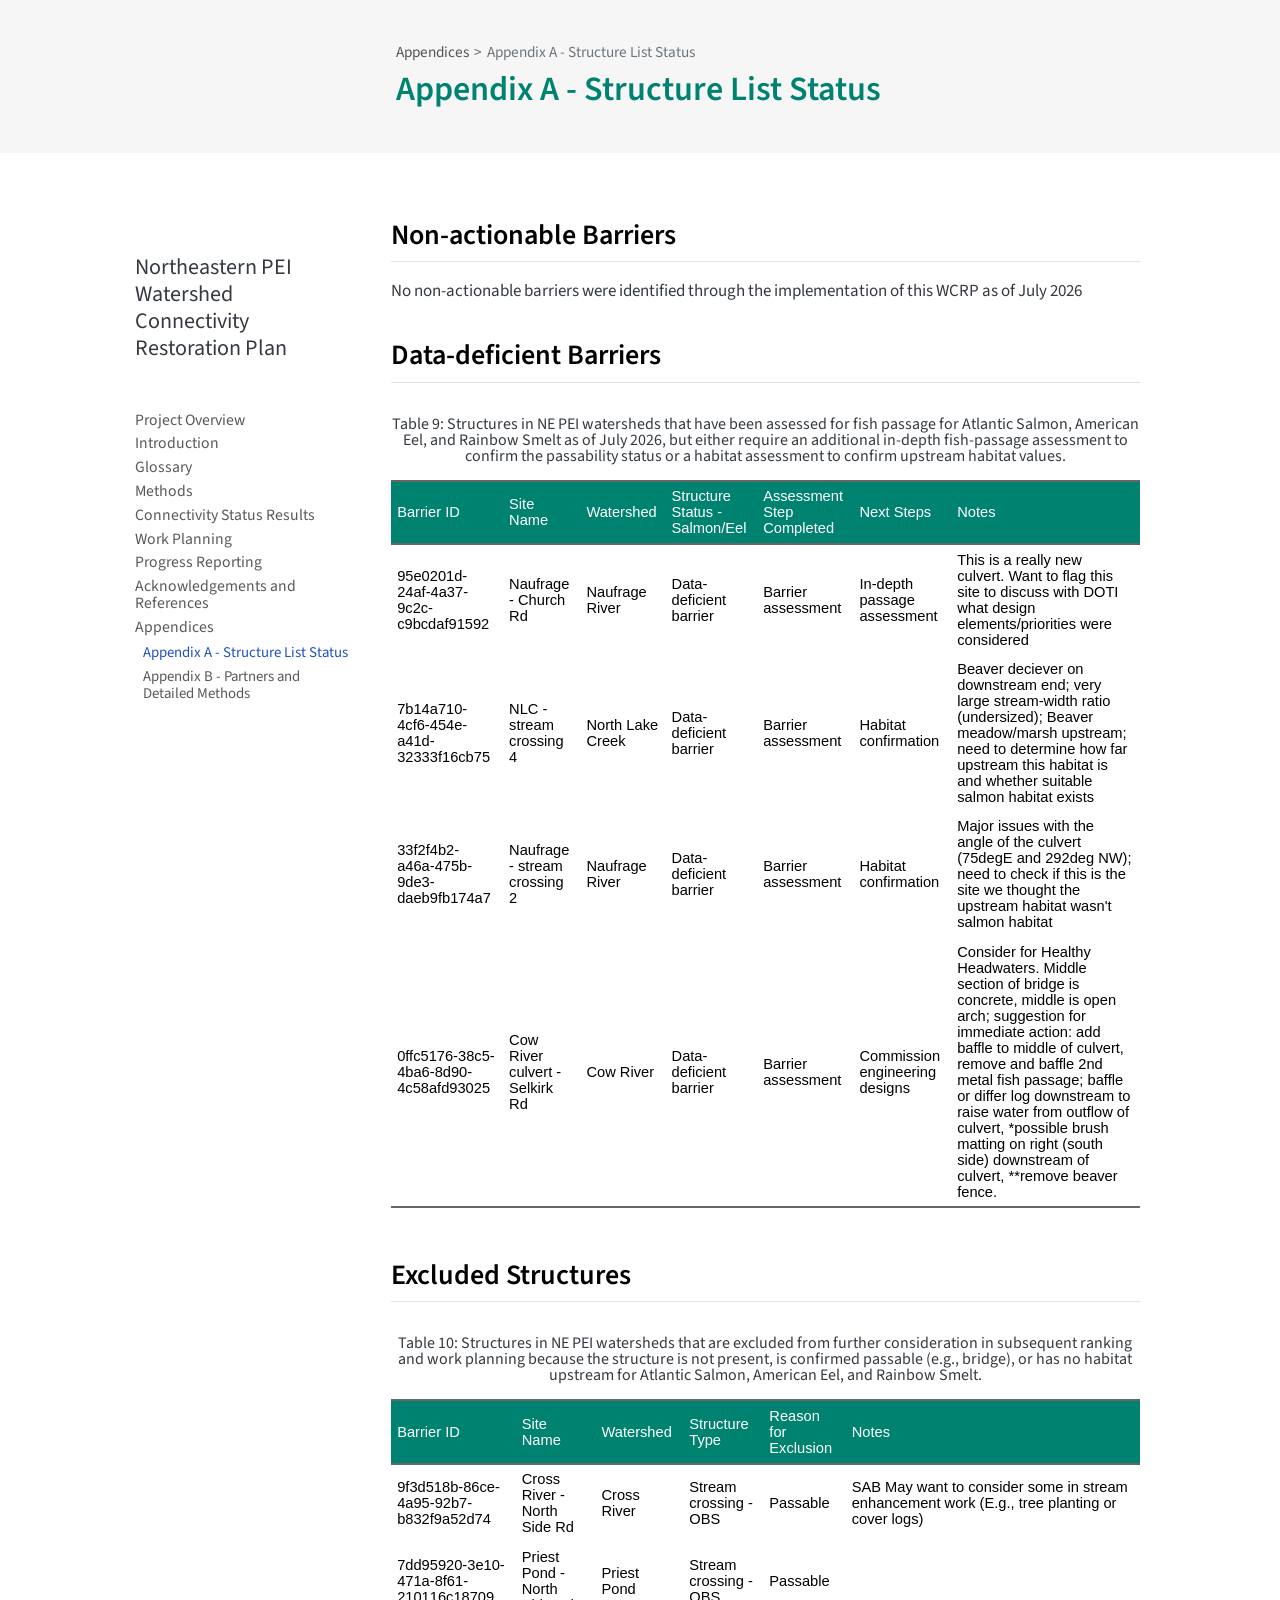
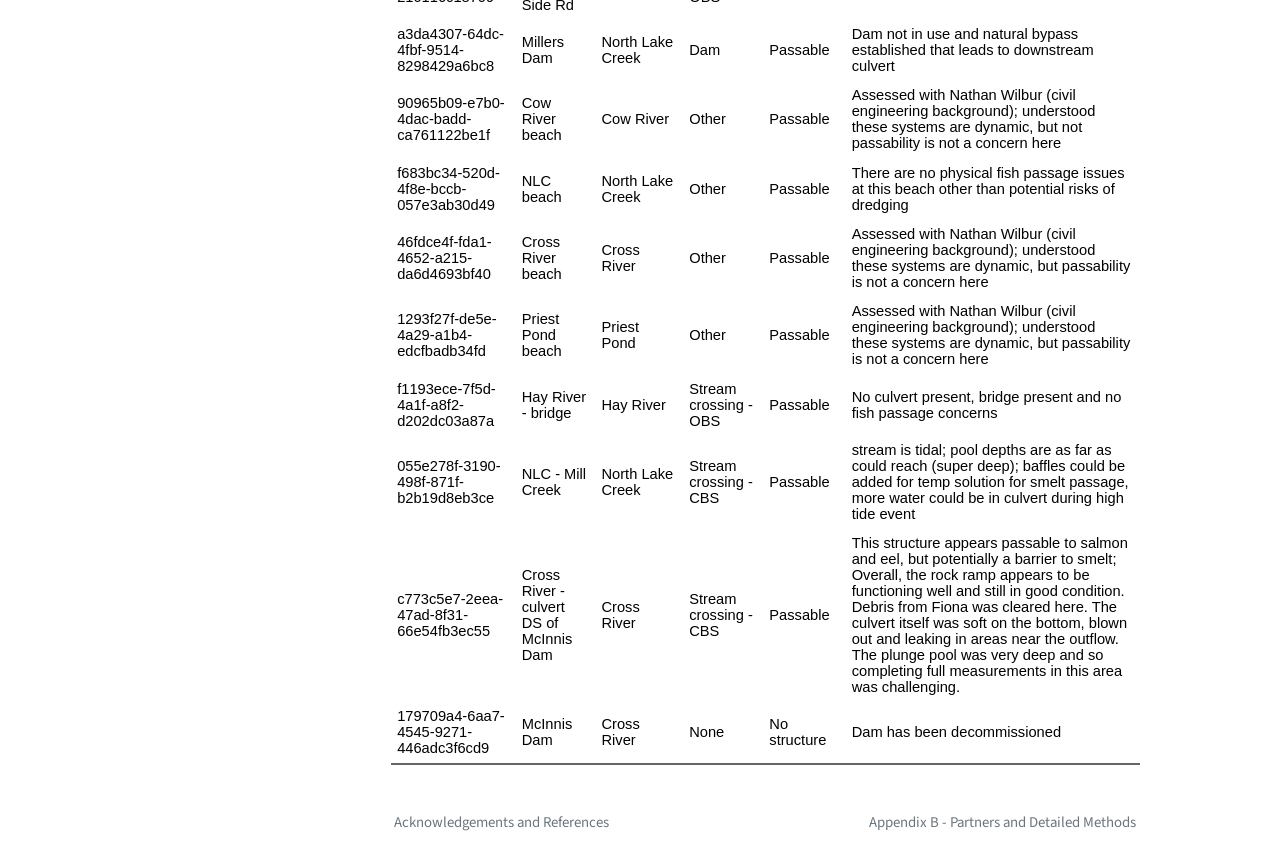
==== _book/content/appendix-a.html @ 5033820c "render + .toml" ====
<!DOCTYPE html>
<html xmlns="http://www.w3.org/1999/xhtml" lang="en" xml:lang="en"><head>

<meta charset="utf-8">
<meta name="generator" content="quarto-1.5.57">

<meta name="viewport" content="width=device-width, initial-scale=1.0, user-scalable=yes">


<title>Appendix A - Structure List Status – Northeastern PEI Watershed Connectivity Restoration Plan</title>
<style>
code{white-space: pre-wrap;}
span.smallcaps{font-variant: small-caps;}
div.columns{display: flex; gap: min(4vw, 1.5em);}
div.column{flex: auto; overflow-x: auto;}
div.hanging-indent{margin-left: 1.5em; text-indent: -1.5em;}
ul.task-list{list-style: none;}
ul.task-list li input[type="checkbox"] {
  width: 0.8em;
  margin: 0 0.8em 0.2em -1em; /* quarto-specific, see https://github.com/quarto-dev/quarto-cli/issues/4556 */ 
  vertical-align: middle;
}
</style>


<script src="../site_libs/quarto-nav/quarto-nav.js"></script>
<script src="../site_libs/clipboard/clipboard.min.js"></script>
<script src="../site_libs/quarto-search/autocomplete.umd.js"></script>
<script src="../site_libs/quarto-search/fuse.min.js"></script>
<script src="../site_libs/quarto-search/quarto-search.js"></script>
<meta name="quarto:offset" content="../">
<link href="../content/appendix-b.html" rel="next">
<link href="../content/references.html" rel="prev">
<script src="../site_libs/quarto-html/quarto.js"></script>
<script src="../site_libs/quarto-html/popper.min.js"></script>
<script src="../site_libs/quarto-html/tippy.umd.min.js"></script>
<script src="../site_libs/quarto-html/anchor.min.js"></script>
<link href="../site_libs/quarto-html/tippy.css" rel="stylesheet">
<link href="../site_libs/quarto-html/quarto-syntax-highlighting.css" rel="stylesheet" id="quarto-text-highlighting-styles">
<script src="../site_libs/bootstrap/bootstrap.min.js"></script>
<link href="../site_libs/bootstrap/bootstrap-icons.css" rel="stylesheet">
<link href="../site_libs/bootstrap/bootstrap.min.css" rel="stylesheet" id="quarto-bootstrap" data-mode="light">
<script id="quarto-search-options" type="application/json">{
  "location": "sidebar",
  "copy-button": false,
  "collapse-after": 3,
  "panel-placement": "start",
  "type": "textbox",
  "limit": 50,
  "keyboard-shortcut": [
    "f",
    "/",
    "s"
  ],
  "show-item-context": false,
  "language": {
    "search-no-results-text": "No results",
    "search-matching-documents-text": "matching documents",
    "search-copy-link-title": "Copy link to search",
    "search-hide-matches-text": "Hide additional matches",
    "search-more-match-text": "more match in this document",
    "search-more-matches-text": "more matches in this document",
    "search-clear-button-title": "Clear",
    "search-text-placeholder": "",
    "search-detached-cancel-button-title": "Cancel",
    "search-submit-button-title": "Submit",
    "search-label": "Search"
  }
}</script>
<style>

      .quarto-title-block .quarto-title-banner {
        background: #f6f6f6;
      }
</style>
<link href="../site_libs/tabwid-1.1.3/tabwid.css" rel="stylesheet">

<script src="../site_libs/tabwid-1.1.3/tabwid.js"></script>



<link rel="stylesheet" href="../style.css">
</head>

<body class="nav-sidebar floating fullcontent">

<div id="quarto-search-results"></div>
  <header id="quarto-header" class="headroom fixed-top quarto-banner">
  <nav class="quarto-secondary-nav">
    <div class="container-fluid d-flex">
      <button type="button" class="quarto-btn-toggle btn" data-bs-toggle="collapse" role="button" data-bs-target=".quarto-sidebar-collapse-item" aria-controls="quarto-sidebar" aria-expanded="false" aria-label="Toggle sidebar navigation" onclick="if (window.quartoToggleHeadroom) { window.quartoToggleHeadroom(); }">
        <i class="bi bi-layout-text-sidebar-reverse"></i>
      </button>
        <nav class="quarto-page-breadcrumbs" aria-label="breadcrumb"><ol class="breadcrumb"><li class="breadcrumb-item"><a href="../content/appendix-a.html">Appendices</a></li><li class="breadcrumb-item"><a href="../content/appendix-a.html">Appendix A - Structure List Status</a></li></ol></nav>
        <a class="flex-grow-1" role="navigation" data-bs-toggle="collapse" data-bs-target=".quarto-sidebar-collapse-item" aria-controls="quarto-sidebar" aria-expanded="false" aria-label="Toggle sidebar navigation" onclick="if (window.quartoToggleHeadroom) { window.quartoToggleHeadroom(); }">      
        </a>
      <button type="button" class="btn quarto-search-button" aria-label="Search" onclick="window.quartoOpenSearch();">
        <i class="bi bi-search"></i>
      </button>
    </div>
  </nav>
</header>
<!-- content -->
<header id="title-block-header" class="quarto-title-block default page-columns page-full">
  <div class="quarto-title-banner page-columns page-full">
    <div class="quarto-title column-body"><nav class="quarto-page-breadcrumbs quarto-title-breadcrumbs d-none d-lg-block" aria-label="breadcrumb"><ol class="breadcrumb"><li class="breadcrumb-item"><a href="../content/appendix-a.html">Appendices</a></li><li class="breadcrumb-item"><a href="../content/appendix-a.html">Appendix A - Structure List Status</a></li></ol></nav>
      <h1 class="title">Appendix A - Structure List Status</h1>
                      </div>
  </div>
    
  
  <div class="quarto-title-meta">

      
    
      
    </div>
    
  
  </header><div id="quarto-content" class="quarto-container page-columns page-rows-contents page-layout-article">
<!-- sidebar -->
  <nav id="quarto-sidebar" class="sidebar collapse collapse-horizontal quarto-sidebar-collapse-item sidebar-navigation floating overflow-auto">
    <div class="pt-lg-2 mt-2 text-left sidebar-header sidebar-header-stacked">
      <a href="../index.html" class="sidebar-logo-link">
      <img src="../images/logo.png" alt="" class="sidebar-logo py-0 d-lg-inline d-none">
      </a>
    <div class="sidebar-title mb-0 py-0">
      <a href="../">Northeastern PEI Watershed Connectivity Restoration Plan</a> 
        <div class="sidebar-tools-main">
    <a href="" title="" class="quarto-navigation-tool px-1" aria-label=""><i class="bi bi-save"></i></a>
</div>
    </div>
      </div>
        <div class="mt-2 flex-shrink-0 align-items-center">
        <div class="sidebar-search">
        <div id="quarto-search" class="" title="Search"></div>
        </div>
        </div>
    <div class="sidebar-menu-container"> 
    <ul class="list-unstyled mt-1">
        <li class="sidebar-item">
  <div class="sidebar-item-container"> 
  <a href="../index.html" class="sidebar-item-text sidebar-link">
 <span class="menu-text">Project Overview</span></a>
  </div>
</li>
        <li class="sidebar-item">
  <div class="sidebar-item-container"> 
  <a href="../content/project-overview.html" class="sidebar-item-text sidebar-link">
 <span class="menu-text">Introduction</span></a>
  </div>
</li>
        <li class="sidebar-item">
  <div class="sidebar-item-container"> 
  <a href="../content/glossary.html" class="sidebar-item-text sidebar-link">
 <span class="menu-text">Glossary</span></a>
  </div>
</li>
        <li class="sidebar-item">
  <div class="sidebar-item-container"> 
  <a href="../content/data-methods.html" class="sidebar-item-text sidebar-link">
 <span class="menu-text">Methods</span></a>
  </div>
</li>
        <li class="sidebar-item">
  <div class="sidebar-item-container"> 
  <a href="../content/connectivity-status.html" class="sidebar-item-text sidebar-link">
 <span class="menu-text">Connectivity Status Results</span></a>
  </div>
</li>
        <li class="sidebar-item">
  <div class="sidebar-item-container"> 
  <a href="../content/work-planning.html" class="sidebar-item-text sidebar-link">
 <span class="menu-text">Work Planning</span></a>
  </div>
</li>
        <li class="sidebar-item">
  <div class="sidebar-item-container"> 
  <a href="../content/progress-reporting.html" class="sidebar-item-text sidebar-link">
 <span class="menu-text">Progress Reporting</span></a>
  </div>
</li>
        <li class="sidebar-item">
  <div class="sidebar-item-container"> 
  <a href="../content/references.html" class="sidebar-item-text sidebar-link">
 <span class="menu-text">Acknowledgements and References</span></a>
  </div>
</li>
        <li class="sidebar-item sidebar-item-section">
      <div class="sidebar-item-container"> 
            <a class="sidebar-item-text sidebar-link text-start" data-bs-toggle="collapse" data-bs-target="#quarto-sidebar-section-1" role="navigation" aria-expanded="true">
 <span class="menu-text">Appendices</span></a>
          <a class="sidebar-item-toggle text-start" data-bs-toggle="collapse" data-bs-target="#quarto-sidebar-section-1" role="navigation" aria-expanded="true" aria-label="Toggle section">
            <i class="bi bi-chevron-right ms-2"></i>
          </a> 
      </div>
      <ul id="quarto-sidebar-section-1" class="collapse list-unstyled sidebar-section depth1 show">  
          <li class="sidebar-item">
  <div class="sidebar-item-container"> 
  <a href="../content/appendix-a.html" class="sidebar-item-text sidebar-link active">
 <span class="menu-text">Appendix A - Structure List Status</span></a>
  </div>
</li>
          <li class="sidebar-item">
  <div class="sidebar-item-container"> 
  <a href="../content/appendix-b.html" class="sidebar-item-text sidebar-link">
 <span class="menu-text">Appendix B - Partners and Detailed Methods</span></a>
  </div>
</li>
      </ul>
  </li>
    </ul>
    </div>
</nav>
<div id="quarto-sidebar-glass" class="quarto-sidebar-collapse-item" data-bs-toggle="collapse" data-bs-target=".quarto-sidebar-collapse-item"></div>
<!-- margin-sidebar -->
    
<!-- main -->
<main class="content quarto-banner-title-block" id="quarto-document-content">





<section id="non-actionable-barriers" class="level2 unnumbered">
<h2 class="unnumbered anchored" data-anchor-id="non-actionable-barriers">Non-actionable Barriers</h2>
<p>No non-actionable barriers were identified through the implementation of this WCRP as of July 2026</p>
</section>
<section id="data-deficient-barriers" class="level2 unnumbered">
<h2 class="unnumbered anchored" data-anchor-id="data-deficient-barriers">Data-deficient Barriers</h2>
<div class="cell">
<div class="tabwid"><style>.cl-c4f03510{}.cl-c4e86f2e{font-family:'Arial';font-size:11pt;font-weight:normal;font-style:normal;text-decoration:none;color:rgba(255, 255, 255, 1.00);background-color:transparent;}.cl-c4e86f42{font-family:'Arial';font-size:11pt;font-weight:normal;font-style:normal;text-decoration:none;color:rgba(0, 0, 0, 1.00);background-color:transparent;}.cl-c4eba9f0{margin:0;text-align:left;border-bottom: 0 solid rgba(0, 0, 0, 1.00);border-top: 0 solid rgba(0, 0, 0, 1.00);border-left: 0 solid rgba(0, 0, 0, 1.00);border-right: 0 solid rgba(0, 0, 0, 1.00);padding-bottom:5pt;padding-top:5pt;padding-left:5pt;padding-right:5pt;line-height: 1;background-color:transparent;}.cl-c4ebbbca{width:3.105in;background-color:rgba(0, 130, 112, 1.00);vertical-align: middle;border-bottom: 1.5pt solid rgba(102, 102, 102, 1.00);border-top: 1.5pt solid rgba(102, 102, 102, 1.00);border-left: 0 solid rgba(0, 0, 0, 1.00);border-right: 0 solid rgba(0, 0, 0, 1.00);margin-bottom:0;margin-top:0;margin-left:0;margin-right:0;}.cl-c4ebbbd4{width:2.314in;background-color:rgba(0, 130, 112, 1.00);vertical-align: middle;border-bottom: 1.5pt solid rgba(102, 102, 102, 1.00);border-top: 1.5pt solid rgba(102, 102, 102, 1.00);border-left: 0 solid rgba(0, 0, 0, 1.00);border-right: 0 solid rgba(0, 0, 0, 1.00);margin-bottom:0;margin-top:0;margin-left:0;margin-right:0;}.cl-c4ebbbd5{width:1.482in;background-color:rgba(0, 130, 112, 1.00);vertical-align: middle;border-bottom: 1.5pt solid rgba(102, 102, 102, 1.00);border-top: 1.5pt solid rgba(102, 102, 102, 1.00);border-left: 0 solid rgba(0, 0, 0, 1.00);border-right: 0 solid rgba(0, 0, 0, 1.00);margin-bottom:0;margin-top:0;margin-left:0;margin-right:0;}.cl-c4ebbbde{width:2.298in;background-color:rgba(0, 130, 112, 1.00);vertical-align: middle;border-bottom: 1.5pt solid rgba(102, 102, 102, 1.00);border-top: 1.5pt solid rgba(102, 102, 102, 1.00);border-left: 0 solid rgba(0, 0, 0, 1.00);border-right: 0 solid rgba(0, 0, 0, 1.00);margin-bottom:0;margin-top:0;margin-left:0;margin-right:0;}.cl-c4ebbbdf{width:2.255in;background-color:rgba(0, 130, 112, 1.00);vertical-align: middle;border-bottom: 1.5pt solid rgba(102, 102, 102, 1.00);border-top: 1.5pt solid rgba(102, 102, 102, 1.00);border-left: 0 solid rgba(0, 0, 0, 1.00);border-right: 0 solid rgba(0, 0, 0, 1.00);margin-bottom:0;margin-top:0;margin-left:0;margin-right:0;}.cl-c4ebbbe0{width:2.536in;background-color:rgba(0, 130, 112, 1.00);vertical-align: middle;border-bottom: 1.5pt solid rgba(102, 102, 102, 1.00);border-top: 1.5pt solid rgba(102, 102, 102, 1.00);border-left: 0 solid rgba(0, 0, 0, 1.00);border-right: 0 solid rgba(0, 0, 0, 1.00);margin-bottom:0;margin-top:0;margin-left:0;margin-right:0;}.cl-c4ebbbe1{width:24.631in;background-color:rgba(0, 130, 112, 1.00);vertical-align: middle;border-bottom: 1.5pt solid rgba(102, 102, 102, 1.00);border-top: 1.5pt solid rgba(102, 102, 102, 1.00);border-left: 0 solid rgba(0, 0, 0, 1.00);border-right: 0 solid rgba(0, 0, 0, 1.00);margin-bottom:0;margin-top:0;margin-left:0;margin-right:0;}.cl-c4ebbbe8{width:3.105in;background-color:transparent;vertical-align: middle;border-bottom: 0 solid rgba(0, 0, 0, 1.00);border-top: 0 solid rgba(0, 0, 0, 1.00);border-left: 0 solid rgba(0, 0, 0, 1.00);border-right: 0 solid rgba(0, 0, 0, 1.00);margin-bottom:0;margin-top:0;margin-left:0;margin-right:0;}.cl-c4ebbbe9{width:2.314in;background-color:transparent;vertical-align: middle;border-bottom: 0 solid rgba(0, 0, 0, 1.00);border-top: 0 solid rgba(0, 0, 0, 1.00);border-left: 0 solid rgba(0, 0, 0, 1.00);border-right: 0 solid rgba(0, 0, 0, 1.00);margin-bottom:0;margin-top:0;margin-left:0;margin-right:0;}.cl-c4ebbbea{width:1.482in;background-color:transparent;vertical-align: middle;border-bottom: 0 solid rgba(0, 0, 0, 1.00);border-top: 0 solid rgba(0, 0, 0, 1.00);border-left: 0 solid rgba(0, 0, 0, 1.00);border-right: 0 solid rgba(0, 0, 0, 1.00);margin-bottom:0;margin-top:0;margin-left:0;margin-right:0;}.cl-c4ebbbf2{width:2.298in;background-color:transparent;vertical-align: middle;border-bottom: 0 solid rgba(0, 0, 0, 1.00);border-top: 0 solid rgba(0, 0, 0, 1.00);border-left: 0 solid rgba(0, 0, 0, 1.00);border-right: 0 solid rgba(0, 0, 0, 1.00);margin-bottom:0;margin-top:0;margin-left:0;margin-right:0;}.cl-c4ebbbf3{width:2.255in;background-color:transparent;vertical-align: middle;border-bottom: 0 solid rgba(0, 0, 0, 1.00);border-top: 0 solid rgba(0, 0, 0, 1.00);border-left: 0 solid rgba(0, 0, 0, 1.00);border-right: 0 solid rgba(0, 0, 0, 1.00);margin-bottom:0;margin-top:0;margin-left:0;margin-right:0;}.cl-c4ebbbf4{width:2.536in;background-color:transparent;vertical-align: middle;border-bottom: 0 solid rgba(0, 0, 0, 1.00);border-top: 0 solid rgba(0, 0, 0, 1.00);border-left: 0 solid rgba(0, 0, 0, 1.00);border-right: 0 solid rgba(0, 0, 0, 1.00);margin-bottom:0;margin-top:0;margin-left:0;margin-right:0;}.cl-c4ebbbfc{width:24.631in;background-color:transparent;vertical-align: middle;border-bottom: 0 solid rgba(0, 0, 0, 1.00);border-top: 0 solid rgba(0, 0, 0, 1.00);border-left: 0 solid rgba(0, 0, 0, 1.00);border-right: 0 solid rgba(0, 0, 0, 1.00);margin-bottom:0;margin-top:0;margin-left:0;margin-right:0;}.cl-c4ebbbfd{width:3.105in;background-color:transparent;vertical-align: middle;border-bottom: 1.5pt solid rgba(102, 102, 102, 1.00);border-top: 0 solid rgba(0, 0, 0, 1.00);border-left: 0 solid rgba(0, 0, 0, 1.00);border-right: 0 solid rgba(0, 0, 0, 1.00);margin-bottom:0;margin-top:0;margin-left:0;margin-right:0;}.cl-c4ebbc06{width:2.314in;background-color:transparent;vertical-align: middle;border-bottom: 1.5pt solid rgba(102, 102, 102, 1.00);border-top: 0 solid rgba(0, 0, 0, 1.00);border-left: 0 solid rgba(0, 0, 0, 1.00);border-right: 0 solid rgba(0, 0, 0, 1.00);margin-bottom:0;margin-top:0;margin-left:0;margin-right:0;}.cl-c4ebbc07{width:1.482in;background-color:transparent;vertical-align: middle;border-bottom: 1.5pt solid rgba(102, 102, 102, 1.00);border-top: 0 solid rgba(0, 0, 0, 1.00);border-left: 0 solid rgba(0, 0, 0, 1.00);border-right: 0 solid rgba(0, 0, 0, 1.00);margin-bottom:0;margin-top:0;margin-left:0;margin-right:0;}.cl-c4ebbc08{width:2.298in;background-color:transparent;vertical-align: middle;border-bottom: 1.5pt solid rgba(102, 102, 102, 1.00);border-top: 0 solid rgba(0, 0, 0, 1.00);border-left: 0 solid rgba(0, 0, 0, 1.00);border-right: 0 solid rgba(0, 0, 0, 1.00);margin-bottom:0;margin-top:0;margin-left:0;margin-right:0;}.cl-c4ebbc09{width:2.255in;background-color:transparent;vertical-align: middle;border-bottom: 1.5pt solid rgba(102, 102, 102, 1.00);border-top: 0 solid rgba(0, 0, 0, 1.00);border-left: 0 solid rgba(0, 0, 0, 1.00);border-right: 0 solid rgba(0, 0, 0, 1.00);margin-bottom:0;margin-top:0;margin-left:0;margin-right:0;}.cl-c4ebbc10{width:2.536in;background-color:transparent;vertical-align: middle;border-bottom: 1.5pt solid rgba(102, 102, 102, 1.00);border-top: 0 solid rgba(0, 0, 0, 1.00);border-left: 0 solid rgba(0, 0, 0, 1.00);border-right: 0 solid rgba(0, 0, 0, 1.00);margin-bottom:0;margin-top:0;margin-left:0;margin-right:0;}.cl-c4ebbc11{width:24.631in;background-color:transparent;vertical-align: middle;border-bottom: 1.5pt solid rgba(102, 102, 102, 1.00);border-top: 0 solid rgba(0, 0, 0, 1.00);border-left: 0 solid rgba(0, 0, 0, 1.00);border-right: 0 solid rgba(0, 0, 0, 1.00);margin-bottom:0;margin-top:0;margin-left:0;margin-right:0;}</style><table data-quarto-disable-processing="true" class="cl-c4f03510"><caption><p>Table 9: Structures in NE PEI watersheds that have been assessed for
fish passage for Atlantic Salmon, American Eel, and Rainbow Smelt as of
July 2026, but either require an additional in-depth fish-passage
assessment to confirm the passability status or a habitat assessment to
confirm upstream habitat values.</p></caption><thead><tr style="overflow-wrap:break-word;"><th class="cl-c4ebbbca"><p class="cl-c4eba9f0"><span class="cl-c4e86f2e">Barrier ID</span></p></th><th class="cl-c4ebbbd4"><p class="cl-c4eba9f0"><span class="cl-c4e86f2e">Site Name</span></p></th><th class="cl-c4ebbbd5"><p class="cl-c4eba9f0"><span class="cl-c4e86f2e">Watershed</span></p></th><th class="cl-c4ebbbde"><p class="cl-c4eba9f0"><span class="cl-c4e86f2e">Structure Status - Salmon/Eel</span></p></th><th class="cl-c4ebbbdf"><p class="cl-c4eba9f0"><span class="cl-c4e86f2e">Assessment Step Completed</span></p></th><th class="cl-c4ebbbe0"><p class="cl-c4eba9f0"><span class="cl-c4e86f2e">Next Steps</span></p></th><th class="cl-c4ebbbe1"><p class="cl-c4eba9f0"><span class="cl-c4e86f2e">Notes</span></p></th></tr></thead><tbody><tr style="overflow-wrap:break-word;"><td class="cl-c4ebbbe8"><p class="cl-c4eba9f0"><span class="cl-c4e86f42">95e0201d-24af-4a37-9c2c-c9bcdaf91592</span></p></td><td class="cl-c4ebbbe9"><p class="cl-c4eba9f0"><span class="cl-c4e86f42">Naufrage - Church Rd</span></p></td><td class="cl-c4ebbbea"><p class="cl-c4eba9f0"><span class="cl-c4e86f42">Naufrage River </span></p></td><td class="cl-c4ebbbf2"><p class="cl-c4eba9f0"><span class="cl-c4e86f42">Data-deficient barrier</span></p></td><td class="cl-c4ebbbf3"><p class="cl-c4eba9f0"><span class="cl-c4e86f42">Barrier assessment</span></p></td><td class="cl-c4ebbbf4"><p class="cl-c4eba9f0"><span class="cl-c4e86f42">In-depth passage assessment</span></p></td><td class="cl-c4ebbbfc"><p class="cl-c4eba9f0"><span class="cl-c4e86f42">This is a really new culvert. Want to flag this site to discuss with DOTI what design elements/priorities were considered</span></p></td></tr><tr style="overflow-wrap:break-word;"><td class="cl-c4ebbbe8"><p class="cl-c4eba9f0"><span class="cl-c4e86f42">7b14a710-4cf6-454e-a41d-32333f16cb75</span></p></td><td class="cl-c4ebbbe9"><p class="cl-c4eba9f0"><span class="cl-c4e86f42">NLC - stream crossing 4</span></p></td><td class="cl-c4ebbbea"><p class="cl-c4eba9f0"><span class="cl-c4e86f42">North Lake Creek</span></p></td><td class="cl-c4ebbbf2"><p class="cl-c4eba9f0"><span class="cl-c4e86f42">Data-deficient barrier</span></p></td><td class="cl-c4ebbbf3"><p class="cl-c4eba9f0"><span class="cl-c4e86f42">Barrier assessment</span></p></td><td class="cl-c4ebbbf4"><p class="cl-c4eba9f0"><span class="cl-c4e86f42">Habitat confirmation</span></p></td><td class="cl-c4ebbbfc"><p class="cl-c4eba9f0"><span class="cl-c4e86f42">Beaver deciever on downstream end; very large stream-width ratio (undersized); Beaver meadow/marsh upstream; need to determine how far upstream this habitat is and whether suitable salmon habitat exists</span></p></td></tr><tr style="overflow-wrap:break-word;"><td class="cl-c4ebbbe8"><p class="cl-c4eba9f0"><span class="cl-c4e86f42">33f2f4b2-a46a-475b-9de3-daeb9fb174a7</span></p></td><td class="cl-c4ebbbe9"><p class="cl-c4eba9f0"><span class="cl-c4e86f42">Naufrage - stream crossing 2</span></p></td><td class="cl-c4ebbbea"><p class="cl-c4eba9f0"><span class="cl-c4e86f42">Naufrage River</span></p></td><td class="cl-c4ebbbf2"><p class="cl-c4eba9f0"><span class="cl-c4e86f42">Data-deficient barrier</span></p></td><td class="cl-c4ebbbf3"><p class="cl-c4eba9f0"><span class="cl-c4e86f42">Barrier assessment</span></p></td><td class="cl-c4ebbbf4"><p class="cl-c4eba9f0"><span class="cl-c4e86f42">Habitat confirmation</span></p></td><td class="cl-c4ebbbfc"><p class="cl-c4eba9f0"><span class="cl-c4e86f42">Major issues with the angle of the culvert (75degE and 292deg NW); need to check if this is the site we thought the upstream habitat wasn't salmon habitat</span></p></td></tr><tr style="overflow-wrap:break-word;"><td class="cl-c4ebbbfd"><p class="cl-c4eba9f0"><span class="cl-c4e86f42">0ffc5176-38c5-4ba6-8d90-4c58afd93025</span></p></td><td class="cl-c4ebbc06"><p class="cl-c4eba9f0"><span class="cl-c4e86f42">Cow River culvert - Selkirk Rd</span></p></td><td class="cl-c4ebbc07"><p class="cl-c4eba9f0"><span class="cl-c4e86f42">Cow River</span></p></td><td class="cl-c4ebbc08"><p class="cl-c4eba9f0"><span class="cl-c4e86f42">Data-deficient barrier</span></p></td><td class="cl-c4ebbc09"><p class="cl-c4eba9f0"><span class="cl-c4e86f42">Barrier assessment</span></p></td><td class="cl-c4ebbc10"><p class="cl-c4eba9f0"><span class="cl-c4e86f42">Commission engineering designs</span></p></td><td class="cl-c4ebbc11"><p class="cl-c4eba9f0"><span class="cl-c4e86f42">Consider for Healthy Headwaters. Middle section of bridge is concrete, middle is open arch; suggestion for immediate action: add baffle to middle of culvert, remove and baffle 2nd metal fish passage; baffle or differ log downstream to raise water from outflow of culvert, *possible brush matting on right (south side) downstream of culvert, **remove beaver fence. </span></p></td></tr></tbody></table></div>
</div>
</section>
<section id="excluded-structures" class="level2 unnumbered">
<h2 class="unnumbered anchored" data-anchor-id="excluded-structures">Excluded Structures</h2>
<div class="cell">
<div class="tabwid"><style>.cl-c50c371a{}.cl-c505dae6{font-family:'Arial';font-size:11pt;font-weight:normal;font-style:normal;text-decoration:none;color:rgba(255, 255, 255, 1.00);background-color:transparent;}.cl-c505dae7{font-family:'Arial';font-size:11pt;font-weight:normal;font-style:normal;text-decoration:none;color:rgba(0, 0, 0, 1.00);background-color:transparent;}.cl-c5083e6c{margin:0;text-align:left;border-bottom: 0 solid rgba(0, 0, 0, 1.00);border-top: 0 solid rgba(0, 0, 0, 1.00);border-left: 0 solid rgba(0, 0, 0, 1.00);border-right: 0 solid rgba(0, 0, 0, 1.00);padding-bottom:5pt;padding-top:5pt;padding-left:5pt;padding-right:5pt;line-height: 1;background-color:transparent;}.cl-c5084ed4{width:3.157in;background-color:rgba(0, 130, 112, 1.00);vertical-align: middle;border-bottom: 1.5pt solid rgba(102, 102, 102, 1.00);border-top: 1.5pt solid rgba(102, 102, 102, 1.00);border-left: 0 solid rgba(0, 0, 0, 1.00);border-right: 0 solid rgba(0, 0, 0, 1.00);margin-bottom:0;margin-top:0;margin-left:0;margin-right:0;}.cl-c5084ede{width:3.027in;background-color:rgba(0, 130, 112, 1.00);vertical-align: middle;border-bottom: 1.5pt solid rgba(102, 102, 102, 1.00);border-top: 1.5pt solid rgba(102, 102, 102, 1.00);border-left: 0 solid rgba(0, 0, 0, 1.00);border-right: 0 solid rgba(0, 0, 0, 1.00);margin-bottom:0;margin-top:0;margin-left:0;margin-right:0;}.cl-c5084edf{width:1.482in;background-color:rgba(0, 130, 112, 1.00);vertical-align: middle;border-bottom: 1.5pt solid rgba(102, 102, 102, 1.00);border-top: 1.5pt solid rgba(102, 102, 102, 1.00);border-left: 0 solid rgba(0, 0, 0, 1.00);border-right: 0 solid rgba(0, 0, 0, 1.00);margin-bottom:0;margin-top:0;margin-left:0;margin-right:0;}.cl-c5084ee8{width:1.847in;background-color:rgba(0, 130, 112, 1.00);vertical-align: middle;border-bottom: 1.5pt solid rgba(102, 102, 102, 1.00);border-top: 1.5pt solid rgba(102, 102, 102, 1.00);border-left: 0 solid rgba(0, 0, 0, 1.00);border-right: 0 solid rgba(0, 0, 0, 1.00);margin-bottom:0;margin-top:0;margin-left:0;margin-right:0;}.cl-c5084ee9{width:1.729in;background-color:rgba(0, 130, 112, 1.00);vertical-align: middle;border-bottom: 1.5pt solid rgba(102, 102, 102, 1.00);border-top: 1.5pt solid rgba(102, 102, 102, 1.00);border-left: 0 solid rgba(0, 0, 0, 1.00);border-right: 0 solid rgba(0, 0, 0, 1.00);margin-bottom:0;margin-top:0;margin-left:0;margin-right:0;}.cl-c5084eea{width:26.679in;background-color:rgba(0, 130, 112, 1.00);vertical-align: middle;border-bottom: 1.5pt solid rgba(102, 102, 102, 1.00);border-top: 1.5pt solid rgba(102, 102, 102, 1.00);border-left: 0 solid rgba(0, 0, 0, 1.00);border-right: 0 solid rgba(0, 0, 0, 1.00);margin-bottom:0;margin-top:0;margin-left:0;margin-right:0;}.cl-c5084ef2{width:3.157in;background-color:transparent;vertical-align: middle;border-bottom: 0 solid rgba(0, 0, 0, 1.00);border-top: 0 solid rgba(0, 0, 0, 1.00);border-left: 0 solid rgba(0, 0, 0, 1.00);border-right: 0 solid rgba(0, 0, 0, 1.00);margin-bottom:0;margin-top:0;margin-left:0;margin-right:0;}.cl-c5084ef3{width:3.027in;background-color:transparent;vertical-align: middle;border-bottom: 0 solid rgba(0, 0, 0, 1.00);border-top: 0 solid rgba(0, 0, 0, 1.00);border-left: 0 solid rgba(0, 0, 0, 1.00);border-right: 0 solid rgba(0, 0, 0, 1.00);margin-bottom:0;margin-top:0;margin-left:0;margin-right:0;}.cl-c5084efc{width:1.482in;background-color:transparent;vertical-align: middle;border-bottom: 0 solid rgba(0, 0, 0, 1.00);border-top: 0 solid rgba(0, 0, 0, 1.00);border-left: 0 solid rgba(0, 0, 0, 1.00);border-right: 0 solid rgba(0, 0, 0, 1.00);margin-bottom:0;margin-top:0;margin-left:0;margin-right:0;}.cl-c5084efd{width:1.847in;background-color:transparent;vertical-align: middle;border-bottom: 0 solid rgba(0, 0, 0, 1.00);border-top: 0 solid rgba(0, 0, 0, 1.00);border-left: 0 solid rgba(0, 0, 0, 1.00);border-right: 0 solid rgba(0, 0, 0, 1.00);margin-bottom:0;margin-top:0;margin-left:0;margin-right:0;}.cl-c5084f06{width:1.729in;background-color:transparent;vertical-align: middle;border-bottom: 0 solid rgba(0, 0, 0, 1.00);border-top: 0 solid rgba(0, 0, 0, 1.00);border-left: 0 solid rgba(0, 0, 0, 1.00);border-right: 0 solid rgba(0, 0, 0, 1.00);margin-bottom:0;margin-top:0;margin-left:0;margin-right:0;}.cl-c5084f07{width:26.679in;background-color:transparent;vertical-align: middle;border-bottom: 0 solid rgba(0, 0, 0, 1.00);border-top: 0 solid rgba(0, 0, 0, 1.00);border-left: 0 solid rgba(0, 0, 0, 1.00);border-right: 0 solid rgba(0, 0, 0, 1.00);margin-bottom:0;margin-top:0;margin-left:0;margin-right:0;}.cl-c5084f08{width:3.157in;background-color:transparent;vertical-align: middle;border-bottom: 1.5pt solid rgba(102, 102, 102, 1.00);border-top: 0 solid rgba(0, 0, 0, 1.00);border-left: 0 solid rgba(0, 0, 0, 1.00);border-right: 0 solid rgba(0, 0, 0, 1.00);margin-bottom:0;margin-top:0;margin-left:0;margin-right:0;}.cl-c5084f10{width:3.027in;background-color:transparent;vertical-align: middle;border-bottom: 1.5pt solid rgba(102, 102, 102, 1.00);border-top: 0 solid rgba(0, 0, 0, 1.00);border-left: 0 solid rgba(0, 0, 0, 1.00);border-right: 0 solid rgba(0, 0, 0, 1.00);margin-bottom:0;margin-top:0;margin-left:0;margin-right:0;}.cl-c5084f11{width:1.482in;background-color:transparent;vertical-align: middle;border-bottom: 1.5pt solid rgba(102, 102, 102, 1.00);border-top: 0 solid rgba(0, 0, 0, 1.00);border-left: 0 solid rgba(0, 0, 0, 1.00);border-right: 0 solid rgba(0, 0, 0, 1.00);margin-bottom:0;margin-top:0;margin-left:0;margin-right:0;}.cl-c5084f12{width:1.847in;background-color:transparent;vertical-align: middle;border-bottom: 1.5pt solid rgba(102, 102, 102, 1.00);border-top: 0 solid rgba(0, 0, 0, 1.00);border-left: 0 solid rgba(0, 0, 0, 1.00);border-right: 0 solid rgba(0, 0, 0, 1.00);margin-bottom:0;margin-top:0;margin-left:0;margin-right:0;}.cl-c5084f1a{width:1.729in;background-color:transparent;vertical-align: middle;border-bottom: 1.5pt solid rgba(102, 102, 102, 1.00);border-top: 0 solid rgba(0, 0, 0, 1.00);border-left: 0 solid rgba(0, 0, 0, 1.00);border-right: 0 solid rgba(0, 0, 0, 1.00);margin-bottom:0;margin-top:0;margin-left:0;margin-right:0;}.cl-c5084f1b{width:26.679in;background-color:transparent;vertical-align: middle;border-bottom: 1.5pt solid rgba(102, 102, 102, 1.00);border-top: 0 solid rgba(0, 0, 0, 1.00);border-left: 0 solid rgba(0, 0, 0, 1.00);border-right: 0 solid rgba(0, 0, 0, 1.00);margin-bottom:0;margin-top:0;margin-left:0;margin-right:0;}</style><table data-quarto-disable-processing="true" class="cl-c50c371a"><caption><p>Table 10: Structures in NE PEI watersheds that are excluded from
further consideration in subsequent ranking and work planning because
the structure is not present, is confirmed passable (e.g., bridge), or
has no habitat upstream for Atlantic Salmon, American Eel, and Rainbow
Smelt.</p></caption><thead><tr style="overflow-wrap:break-word;"><th class="cl-c5084ed4"><p class="cl-c5083e6c"><span class="cl-c505dae6">Barrier ID</span></p></th><th class="cl-c5084ede"><p class="cl-c5083e6c"><span class="cl-c505dae6">Site Name</span></p></th><th class="cl-c5084edf"><p class="cl-c5083e6c"><span class="cl-c505dae6">Watershed</span></p></th><th class="cl-c5084ee8"><p class="cl-c5083e6c"><span class="cl-c505dae6">Structure Type</span></p></th><th class="cl-c5084ee9"><p class="cl-c5083e6c"><span class="cl-c505dae6">Reason for Exclusion</span></p></th><th class="cl-c5084eea"><p class="cl-c5083e6c"><span class="cl-c505dae6">Notes</span></p></th></tr></thead><tbody><tr style="overflow-wrap:break-word;"><td class="cl-c5084ef2"><p class="cl-c5083e6c"><span class="cl-c505dae7">9f3d518b-86ce-4a95-92b7-b832f9a52d74</span></p></td><td class="cl-c5084ef3"><p class="cl-c5083e6c"><span class="cl-c505dae7">Cross River - North Side Rd</span></p></td><td class="cl-c5084efc"><p class="cl-c5083e6c"><span class="cl-c505dae7">Cross River</span></p></td><td class="cl-c5084efd"><p class="cl-c5083e6c"><span class="cl-c505dae7">Stream crossing - OBS</span></p></td><td class="cl-c5084f06"><p class="cl-c5083e6c"><span class="cl-c505dae7">Passable</span></p></td><td class="cl-c5084f07"><p class="cl-c5083e6c"><span class="cl-c505dae7">SAB May want to consider some in stream enhancement work (E.g., tree planting or cover logs)</span></p></td></tr><tr style="overflow-wrap:break-word;"><td class="cl-c5084ef2"><p class="cl-c5083e6c"><span class="cl-c505dae7">7dd95920-3e10-471a-8f61-210116c18709</span></p></td><td class="cl-c5084ef3"><p class="cl-c5083e6c"><span class="cl-c505dae7">Priest Pond - North Side Rd</span></p></td><td class="cl-c5084efc"><p class="cl-c5083e6c"><span class="cl-c505dae7">Priest Pond</span></p></td><td class="cl-c5084efd"><p class="cl-c5083e6c"><span class="cl-c505dae7">Stream crossing - OBS</span></p></td><td class="cl-c5084f06"><p class="cl-c5083e6c"><span class="cl-c505dae7">Passable</span></p></td><td class="cl-c5084f07"><p class="cl-c5083e6c"><span class="cl-c505dae7"></span></p></td></tr><tr style="overflow-wrap:break-word;"><td class="cl-c5084ef2"><p class="cl-c5083e6c"><span class="cl-c505dae7">a3da4307-64dc-4fbf-9514-8298429a6bc8</span></p></td><td class="cl-c5084ef3"><p class="cl-c5083e6c"><span class="cl-c505dae7">Millers Dam</span></p></td><td class="cl-c5084efc"><p class="cl-c5083e6c"><span class="cl-c505dae7">North Lake Creek</span></p></td><td class="cl-c5084efd"><p class="cl-c5083e6c"><span class="cl-c505dae7">Dam</span></p></td><td class="cl-c5084f06"><p class="cl-c5083e6c"><span class="cl-c505dae7">Passable</span></p></td><td class="cl-c5084f07"><p class="cl-c5083e6c"><span class="cl-c505dae7">Dam not in use and natural bypass established that leads to downstream culvert</span></p></td></tr><tr style="overflow-wrap:break-word;"><td class="cl-c5084ef2"><p class="cl-c5083e6c"><span class="cl-c505dae7">90965b09-e7b0-4dac-badd-ca761122be1f</span></p></td><td class="cl-c5084ef3"><p class="cl-c5083e6c"><span class="cl-c505dae7">Cow River beach</span></p></td><td class="cl-c5084efc"><p class="cl-c5083e6c"><span class="cl-c505dae7">Cow River</span></p></td><td class="cl-c5084efd"><p class="cl-c5083e6c"><span class="cl-c505dae7">Other</span></p></td><td class="cl-c5084f06"><p class="cl-c5083e6c"><span class="cl-c505dae7">Passable</span></p></td><td class="cl-c5084f07"><p class="cl-c5083e6c"><span class="cl-c505dae7">Assessed with Nathan Wilbur (civil engineering background); understood these systems are dynamic, but not passability is not a concern here</span></p></td></tr><tr style="overflow-wrap:break-word;"><td class="cl-c5084ef2"><p class="cl-c5083e6c"><span class="cl-c505dae7">f683bc34-520d-4f8e-bccb-057e3ab30d49</span></p></td><td class="cl-c5084ef3"><p class="cl-c5083e6c"><span class="cl-c505dae7">NLC beach</span></p></td><td class="cl-c5084efc"><p class="cl-c5083e6c"><span class="cl-c505dae7">North Lake Creek</span></p></td><td class="cl-c5084efd"><p class="cl-c5083e6c"><span class="cl-c505dae7">Other</span></p></td><td class="cl-c5084f06"><p class="cl-c5083e6c"><span class="cl-c505dae7">Passable</span></p></td><td class="cl-c5084f07"><p class="cl-c5083e6c"><span class="cl-c505dae7">There are no physical fish passage issues at this beach other than potential risks of dredging</span></p></td></tr><tr style="overflow-wrap:break-word;"><td class="cl-c5084ef2"><p class="cl-c5083e6c"><span class="cl-c505dae7">46fdce4f-fda1-4652-a215-da6d4693bf40</span></p></td><td class="cl-c5084ef3"><p class="cl-c5083e6c"><span class="cl-c505dae7">Cross River beach</span></p></td><td class="cl-c5084efc"><p class="cl-c5083e6c"><span class="cl-c505dae7">Cross River</span></p></td><td class="cl-c5084efd"><p class="cl-c5083e6c"><span class="cl-c505dae7">Other</span></p></td><td class="cl-c5084f06"><p class="cl-c5083e6c"><span class="cl-c505dae7">Passable</span></p></td><td class="cl-c5084f07"><p class="cl-c5083e6c"><span class="cl-c505dae7">Assessed with Nathan Wilbur (civil engineering background); understood these systems are dynamic, but passability is not a concern here</span></p></td></tr><tr style="overflow-wrap:break-word;"><td class="cl-c5084ef2"><p class="cl-c5083e6c"><span class="cl-c505dae7">1293f27f-de5e-4a29-a1b4-edcfbadb34fd</span></p></td><td class="cl-c5084ef3"><p class="cl-c5083e6c"><span class="cl-c505dae7">Priest Pond beach</span></p></td><td class="cl-c5084efc"><p class="cl-c5083e6c"><span class="cl-c505dae7">Priest Pond</span></p></td><td class="cl-c5084efd"><p class="cl-c5083e6c"><span class="cl-c505dae7">Other</span></p></td><td class="cl-c5084f06"><p class="cl-c5083e6c"><span class="cl-c505dae7">Passable</span></p></td><td class="cl-c5084f07"><p class="cl-c5083e6c"><span class="cl-c505dae7">Assessed with Nathan Wilbur (civil engineering background); understood these systems are dynamic, but passability is not a concern here</span></p></td></tr><tr style="overflow-wrap:break-word;"><td class="cl-c5084ef2"><p class="cl-c5083e6c"><span class="cl-c505dae7">f1193ece-7f5d-4a1f-a8f2-d202dc03a87a</span></p></td><td class="cl-c5084ef3"><p class="cl-c5083e6c"><span class="cl-c505dae7">Hay River - bridge</span></p></td><td class="cl-c5084efc"><p class="cl-c5083e6c"><span class="cl-c505dae7">Hay River</span></p></td><td class="cl-c5084efd"><p class="cl-c5083e6c"><span class="cl-c505dae7">Stream crossing - OBS</span></p></td><td class="cl-c5084f06"><p class="cl-c5083e6c"><span class="cl-c505dae7">Passable</span></p></td><td class="cl-c5084f07"><p class="cl-c5083e6c"><span class="cl-c505dae7">No culvert present, bridge present and no fish passage concerns</span></p></td></tr><tr style="overflow-wrap:break-word;"><td class="cl-c5084ef2"><p class="cl-c5083e6c"><span class="cl-c505dae7">055e278f-3190-498f-871f-b2b19d8eb3ce</span></p></td><td class="cl-c5084ef3"><p class="cl-c5083e6c"><span class="cl-c505dae7">NLC - Mill Creek </span></p></td><td class="cl-c5084efc"><p class="cl-c5083e6c"><span class="cl-c505dae7">North Lake Creek</span></p></td><td class="cl-c5084efd"><p class="cl-c5083e6c"><span class="cl-c505dae7">Stream crossing - CBS</span></p></td><td class="cl-c5084f06"><p class="cl-c5083e6c"><span class="cl-c505dae7">Passable</span></p></td><td class="cl-c5084f07"><p class="cl-c5083e6c"><span class="cl-c505dae7">stream is tidal; pool depths are as far as could reach (super deep); baffles could be added for temp solution for smelt passage, more water could be in culvert during high tide event</span></p></td></tr><tr style="overflow-wrap:break-word;"><td class="cl-c5084ef2"><p class="cl-c5083e6c"><span class="cl-c505dae7">c773c5e7-2eea-47ad-8f31-66e54fb3ec55</span></p></td><td class="cl-c5084ef3"><p class="cl-c5083e6c"><span class="cl-c505dae7">Cross River - culvert DS of McInnis Dam</span></p></td><td class="cl-c5084efc"><p class="cl-c5083e6c"><span class="cl-c505dae7">Cross River</span></p></td><td class="cl-c5084efd"><p class="cl-c5083e6c"><span class="cl-c505dae7">Stream crossing - CBS</span></p></td><td class="cl-c5084f06"><p class="cl-c5083e6c"><span class="cl-c505dae7">Passable</span></p></td><td class="cl-c5084f07"><p class="cl-c5083e6c"><span class="cl-c505dae7">This structure appears passable to salmon and eel, but potentially a barrier to smelt; Overall, the rock ramp appears to be functioning well and still in good condition. Debris from Fiona was cleared here. The culvert itself was soft on the bottom, blown out and leaking in areas near the outflow. The plunge pool was very deep and so completing full measurements in this area was challenging. </span></p></td></tr><tr style="overflow-wrap:break-word;"><td class="cl-c5084f08"><p class="cl-c5083e6c"><span class="cl-c505dae7">179709a4-6aa7-4545-9271-446adc3f6cd9</span></p></td><td class="cl-c5084f10"><p class="cl-c5083e6c"><span class="cl-c505dae7">McInnis Dam</span></p></td><td class="cl-c5084f11"><p class="cl-c5083e6c"><span class="cl-c505dae7">Cross River</span></p></td><td class="cl-c5084f12"><p class="cl-c5083e6c"><span class="cl-c505dae7">None</span></p></td><td class="cl-c5084f1a"><p class="cl-c5083e6c"><span class="cl-c505dae7">No structure</span></p></td><td class="cl-c5084f1b"><p class="cl-c5083e6c"><span class="cl-c505dae7">Dam has been decommissioned</span></p></td></tr></tbody></table></div>
</div>


</section>

</main> <!-- /main -->
<script id="quarto-html-after-body" type="application/javascript">
window.document.addEventListener("DOMContentLoaded", function (event) {
  const toggleBodyColorMode = (bsSheetEl) => {
    const mode = bsSheetEl.getAttribute("data-mode");
    const bodyEl = window.document.querySelector("body");
    if (mode === "dark") {
      bodyEl.classList.add("quarto-dark");
      bodyEl.classList.remove("quarto-light");
    } else {
      bodyEl.classList.add("quarto-light");
      bodyEl.classList.remove("quarto-dark");
    }
  }
  const toggleBodyColorPrimary = () => {
    const bsSheetEl = window.document.querySelector("link#quarto-bootstrap");
    if (bsSheetEl) {
      toggleBodyColorMode(bsSheetEl);
    }
  }
  toggleBodyColorPrimary();  
  const icon = "";
  const anchorJS = new window.AnchorJS();
  anchorJS.options = {
    placement: 'right',
    icon: icon
  };
  anchorJS.add('.anchored');
  const isCodeAnnotation = (el) => {
    for (const clz of el.classList) {
      if (clz.startsWith('code-annotation-')) {                     
        return true;
      }
    }
    return false;
  }
  const onCopySuccess = function(e) {
    // button target
    const button = e.trigger;
    // don't keep focus
    button.blur();
    // flash "checked"
    button.classList.add('code-copy-button-checked');
    var currentTitle = button.getAttribute("title");
    button.setAttribute("title", "Copied!");
    let tooltip;
    if (window.bootstrap) {
      button.setAttribute("data-bs-toggle", "tooltip");
      button.setAttribute("data-bs-placement", "left");
      button.setAttribute("data-bs-title", "Copied!");
      tooltip = new bootstrap.Tooltip(button, 
        { trigger: "manual", 
          customClass: "code-copy-button-tooltip",
          offset: [0, -8]});
      tooltip.show();    
    }
    setTimeout(function() {
      if (tooltip) {
        tooltip.hide();
        button.removeAttribute("data-bs-title");
        button.removeAttribute("data-bs-toggle");
        button.removeAttribute("data-bs-placement");
      }
      button.setAttribute("title", currentTitle);
      button.classList.remove('code-copy-button-checked');
    }, 1000);
    // clear code selection
    e.clearSelection();
  }
  const getTextToCopy = function(trigger) {
      const codeEl = trigger.previousElementSibling.cloneNode(true);
      for (const childEl of codeEl.children) {
        if (isCodeAnnotation(childEl)) {
          childEl.remove();
        }
      }
      return codeEl.innerText;
  }
  const clipboard = new window.ClipboardJS('.code-copy-button:not([data-in-quarto-modal])', {
    text: getTextToCopy
  });
  clipboard.on('success', onCopySuccess);
  if (window.document.getElementById('quarto-embedded-source-code-modal')) {
    // For code content inside modals, clipBoardJS needs to be initialized with a container option
    // TODO: Check when it could be a function (https://github.com/zenorocha/clipboard.js/issues/860)
    const clipboardModal = new window.ClipboardJS('.code-copy-button[data-in-quarto-modal]', {
      text: getTextToCopy,
      container: window.document.getElementById('quarto-embedded-source-code-modal')
    });
    clipboardModal.on('success', onCopySuccess);
  }
    var localhostRegex = new RegExp(/^(?:http|https):\/\/localhost\:?[0-9]*\//);
    var mailtoRegex = new RegExp(/^mailto:/);
      var filterRegex = new RegExp('/' + window.location.host + '/');
    var isInternal = (href) => {
        return filterRegex.test(href) || localhostRegex.test(href) || mailtoRegex.test(href);
    }
    // Inspect non-navigation links and adorn them if external
 	var links = window.document.querySelectorAll('a[href]:not(.nav-link):not(.navbar-brand):not(.toc-action):not(.sidebar-link):not(.sidebar-item-toggle):not(.pagination-link):not(.no-external):not([aria-hidden]):not(.dropdown-item):not(.quarto-navigation-tool):not(.about-link)');
    for (var i=0; i<links.length; i++) {
      const link = links[i];
      if (!isInternal(link.href)) {
        // undo the damage that might have been done by quarto-nav.js in the case of
        // links that we want to consider external
        if (link.dataset.originalHref !== undefined) {
          link.href = link.dataset.originalHref;
        }
      }
    }
  function tippyHover(el, contentFn, onTriggerFn, onUntriggerFn) {
    const config = {
      allowHTML: true,
      maxWidth: 500,
      delay: 100,
      arrow: false,
      appendTo: function(el) {
          return el.parentElement;
      },
      interactive: true,
      interactiveBorder: 10,
      theme: 'quarto',
      placement: 'bottom-start',
    };
    if (contentFn) {
      config.content = contentFn;
    }
    if (onTriggerFn) {
      config.onTrigger = onTriggerFn;
    }
    if (onUntriggerFn) {
      config.onUntrigger = onUntriggerFn;
    }
    window.tippy(el, config); 
  }
  const noterefs = window.document.querySelectorAll('a[role="doc-noteref"]');
  for (var i=0; i<noterefs.length; i++) {
    const ref = noterefs[i];
    tippyHover(ref, function() {
      // use id or data attribute instead here
      let href = ref.getAttribute('data-footnote-href') || ref.getAttribute('href');
      try { href = new URL(href).hash; } catch {}
      const id = href.replace(/^#\/?/, "");
      const note = window.document.getElementById(id);
      if (note) {
        return note.innerHTML;
      } else {
        return "";
      }
    });
  }
  const xrefs = window.document.querySelectorAll('a.quarto-xref');
  const processXRef = (id, note) => {
    // Strip column container classes
    const stripColumnClz = (el) => {
      el.classList.remove("page-full", "page-columns");
      if (el.children) {
        for (const child of el.children) {
          stripColumnClz(child);
        }
      }
    }
    stripColumnClz(note)
    if (id === null || id.startsWith('sec-')) {
      // Special case sections, only their first couple elements
      const container = document.createElement("div");
      if (note.children && note.children.length > 2) {
        container.appendChild(note.children[0].cloneNode(true));
        for (let i = 1; i < note.children.length; i++) {
          const child = note.children[i];
          if (child.tagName === "P" && child.innerText === "") {
            continue;
          } else {
            container.appendChild(child.cloneNode(true));
            break;
          }
        }
        if (window.Quarto?.typesetMath) {
          window.Quarto.typesetMath(container);
        }
        return container.innerHTML
      } else {
        if (window.Quarto?.typesetMath) {
          window.Quarto.typesetMath(note);
        }
        return note.innerHTML;
      }
    } else {
      // Remove any anchor links if they are present
      const anchorLink = note.querySelector('a.anchorjs-link');
      if (anchorLink) {
        anchorLink.remove();
      }
      if (window.Quarto?.typesetMath) {
        window.Quarto.typesetMath(note);
      }
      // TODO in 1.5, we should make sure this works without a callout special case
      if (note.classList.contains("callout")) {
        return note.outerHTML;
      } else {
        return note.innerHTML;
      }
    }
  }
  for (var i=0; i<xrefs.length; i++) {
    const xref = xrefs[i];
    tippyHover(xref, undefined, function(instance) {
      instance.disable();
      let url = xref.getAttribute('href');
      let hash = undefined; 
      if (url.startsWith('#')) {
        hash = url;
      } else {
        try { hash = new URL(url).hash; } catch {}
      }
      if (hash) {
        const id = hash.replace(/^#\/?/, "");
        const note = window.document.getElementById(id);
        if (note !== null) {
          try {
            const html = processXRef(id, note.cloneNode(true));
            instance.setContent(html);
          } finally {
            instance.enable();
            instance.show();
          }
        } else {
          // See if we can fetch this
          fetch(url.split('#')[0])
          .then(res => res.text())
          .then(html => {
            const parser = new DOMParser();
            const htmlDoc = parser.parseFromString(html, "text/html");
            const note = htmlDoc.getElementById(id);
            if (note !== null) {
              const html = processXRef(id, note);
              instance.setContent(html);
            } 
          }).finally(() => {
            instance.enable();
            instance.show();
          });
        }
      } else {
        // See if we can fetch a full url (with no hash to target)
        // This is a special case and we should probably do some content thinning / targeting
        fetch(url)
        .then(res => res.text())
        .then(html => {
          const parser = new DOMParser();
          const htmlDoc = parser.parseFromString(html, "text/html");
          const note = htmlDoc.querySelector('main.content');
          if (note !== null) {
            // This should only happen for chapter cross references
            // (since there is no id in the URL)
            // remove the first header
            if (note.children.length > 0 && note.children[0].tagName === "HEADER") {
              note.children[0].remove();
            }
            const html = processXRef(null, note);
            instance.setContent(html);
          } 
        }).finally(() => {
          instance.enable();
          instance.show();
        });
      }
    }, function(instance) {
    });
  }
      let selectedAnnoteEl;
      const selectorForAnnotation = ( cell, annotation) => {
        let cellAttr = 'data-code-cell="' + cell + '"';
        let lineAttr = 'data-code-annotation="' +  annotation + '"';
        const selector = 'span[' + cellAttr + '][' + lineAttr + ']';
        return selector;
      }
      const selectCodeLines = (annoteEl) => {
        const doc = window.document;
        const targetCell = annoteEl.getAttribute("data-target-cell");
        const targetAnnotation = annoteEl.getAttribute("data-target-annotation");
        const annoteSpan = window.document.querySelector(selectorForAnnotation(targetCell, targetAnnotation));
        const lines = annoteSpan.getAttribute("data-code-lines").split(",");
        const lineIds = lines.map((line) => {
          return targetCell + "-" + line;
        })
        let top = null;
        let height = null;
        let parent = null;
        if (lineIds.length > 0) {
            //compute the position of the single el (top and bottom and make a div)
            const el = window.document.getElementById(lineIds[0]);
            top = el.offsetTop;
            height = el.offsetHeight;
            parent = el.parentElement.parentElement;
          if (lineIds.length > 1) {
            const lastEl = window.document.getElementById(lineIds[lineIds.length - 1]);
            const bottom = lastEl.offsetTop + lastEl.offsetHeight;
            height = bottom - top;
          }
          if (top !== null && height !== null && parent !== null) {
            // cook up a div (if necessary) and position it 
            let div = window.document.getElementById("code-annotation-line-highlight");
            if (div === null) {
              div = window.document.createElement("div");
              div.setAttribute("id", "code-annotation-line-highlight");
              div.style.position = 'absolute';
              parent.appendChild(div);
            }
            div.style.top = top - 2 + "px";
            div.style.height = height + 4 + "px";
            div.style.left = 0;
            let gutterDiv = window.document.getElementById("code-annotation-line-highlight-gutter");
            if (gutterDiv === null) {
              gutterDiv = window.document.createElement("div");
              gutterDiv.setAttribute("id", "code-annotation-line-highlight-gutter");
              gutterDiv.style.position = 'absolute';
              const codeCell = window.document.getElementById(targetCell);
              const gutter = codeCell.querySelector('.code-annotation-gutter');
              gutter.appendChild(gutterDiv);
            }
            gutterDiv.style.top = top - 2 + "px";
            gutterDiv.style.height = height + 4 + "px";
          }
          selectedAnnoteEl = annoteEl;
        }
      };
      const unselectCodeLines = () => {
        const elementsIds = ["code-annotation-line-highlight", "code-annotation-line-highlight-gutter"];
        elementsIds.forEach((elId) => {
          const div = window.document.getElementById(elId);
          if (div) {
            div.remove();
          }
        });
        selectedAnnoteEl = undefined;
      };
        // Handle positioning of the toggle
    window.addEventListener(
      "resize",
      throttle(() => {
        elRect = undefined;
        if (selectedAnnoteEl) {
          selectCodeLines(selectedAnnoteEl);
        }
      }, 10)
    );
    function throttle(fn, ms) {
    let throttle = false;
    let timer;
      return (...args) => {
        if(!throttle) { // first call gets through
            fn.apply(this, args);
            throttle = true;
        } else { // all the others get throttled
            if(timer) clearTimeout(timer); // cancel #2
            timer = setTimeout(() => {
              fn.apply(this, args);
              timer = throttle = false;
            }, ms);
        }
      };
    }
      // Attach click handler to the DT
      const annoteDls = window.document.querySelectorAll('dt[data-target-cell]');
      for (const annoteDlNode of annoteDls) {
        annoteDlNode.addEventListener('click', (event) => {
          const clickedEl = event.target;
          if (clickedEl !== selectedAnnoteEl) {
            unselectCodeLines();
            const activeEl = window.document.querySelector('dt[data-target-cell].code-annotation-active');
            if (activeEl) {
              activeEl.classList.remove('code-annotation-active');
            }
            selectCodeLines(clickedEl);
            clickedEl.classList.add('code-annotation-active');
          } else {
            // Unselect the line
            unselectCodeLines();
            clickedEl.classList.remove('code-annotation-active');
          }
        });
      }
  const findCites = (el) => {
    const parentEl = el.parentElement;
    if (parentEl) {
      const cites = parentEl.dataset.cites;
      if (cites) {
        return {
          el,
          cites: cites.split(' ')
        };
      } else {
        return findCites(el.parentElement)
      }
    } else {
      return undefined;
    }
  };
  var bibliorefs = window.document.querySelectorAll('a[role="doc-biblioref"]');
  for (var i=0; i<bibliorefs.length; i++) {
    const ref = bibliorefs[i];
    const citeInfo = findCites(ref);
    if (citeInfo) {
      tippyHover(citeInfo.el, function() {
        var popup = window.document.createElement('div');
        citeInfo.cites.forEach(function(cite) {
          var citeDiv = window.document.createElement('div');
          citeDiv.classList.add('hanging-indent');
          citeDiv.classList.add('csl-entry');
          var biblioDiv = window.document.getElementById('ref-' + cite);
          if (biblioDiv) {
            citeDiv.innerHTML = biblioDiv.innerHTML;
          }
          popup.appendChild(citeDiv);
        });
        return popup.innerHTML;
      });
    }
  }
});
</script>
<nav class="page-navigation">
  <div class="nav-page nav-page-previous">
      <a href="../content/references.html" class="pagination-link" aria-label="Acknowledgements and References">
        <i class="bi bi-arrow-left-short"></i> <span class="nav-page-text">Acknowledgements and References</span>
      </a>          
  </div>
  <div class="nav-page nav-page-next">
      <a href="../content/appendix-b.html" class="pagination-link" aria-label="Appendix B - Partners and Detailed Methods">
        <span class="nav-page-text">Appendix B - Partners and Detailed Methods</span> <i class="bi bi-arrow-right-short"></i>
      </a>
  </div>
</nav>
</div> <!-- /content -->




</body></html>
---- _book/site_libs/quarto-html/tippy.css ----
.tippy-box[data-animation=fade][data-state=hidden]{opacity:0}[data-tippy-root]{max-width:calc(100vw - 10px)}.tippy-box{position:relative;background-color:#333;color:#fff;border-radius:4px;font-size:14px;line-height:1.4;white-space:normal;outline:0;transition-property:transform,visibility,opacity}.tippy-box[data-placement^=top]>.tippy-arrow{bottom:0}.tippy-box[data-placement^=top]>.tippy-arrow:before{bottom:-7px;left:0;border-width:8px 8px 0;border-top-color:initial;transform-origin:center top}.tippy-box[data-placement^=bottom]>.tippy-arrow{top:0}.tippy-box[data-placement^=bottom]>.tippy-arrow:before{top:-7px;left:0;border-width:0 8px 8px;border-bottom-color:initial;transform-origin:center bottom}.tippy-box[data-placement^=left]>.tippy-arrow{right:0}.tippy-box[data-placement^=left]>.tippy-arrow:before{border-width:8px 0 8px 8px;border-left-color:initial;right:-7px;transform-origin:center left}.tippy-box[data-placement^=right]>.tippy-arrow{left:0}.tippy-box[data-placement^=right]>.tippy-arrow:before{left:-7px;border-width:8px 8px 8px 0;border-right-color:initial;transform-origin:center right}.tippy-box[data-inertia][data-state=visible]{transition-timing-function:cubic-bezier(.54,1.5,.38,1.11)}.tippy-arrow{width:16px;height:16px;color:#333}.tippy-arrow:before{content:"";position:absolute;border-color:transparent;border-style:solid}.tippy-content{position:relative;padding:5px 9px;z-index:1}
---- _book/site_libs/quarto-html/quarto-syntax-highlighting.css ----
/* quarto syntax highlight colors */
:root {
  --quarto-hl-ot-color: #003B4F;
  --quarto-hl-at-color: #657422;
  --quarto-hl-ss-color: #20794D;
  --quarto-hl-an-color: #5E5E5E;
  --quarto-hl-fu-color: #4758AB;
  --quarto-hl-st-color: #20794D;
  --quarto-hl-cf-color: #003B4F;
  --quarto-hl-op-color: #5E5E5E;
  --quarto-hl-er-color: #AD0000;
  --quarto-hl-bn-color: #AD0000;
  --quarto-hl-al-color: #AD0000;
  --quarto-hl-va-color: #111111;
  --quarto-hl-bu-color: inherit;
  --quarto-hl-ex-color: inherit;
  --quarto-hl-pp-color: #AD0000;
  --quarto-hl-in-color: #5E5E5E;
  --quarto-hl-vs-color: #20794D;
  --quarto-hl-wa-color: #5E5E5E;
  --quarto-hl-do-color: #5E5E5E;
  --quarto-hl-im-color: #00769E;
  --quarto-hl-ch-color: #20794D;
  --quarto-hl-dt-color: #AD0000;
  --quarto-hl-fl-color: #AD0000;
  --quarto-hl-co-color: #5E5E5E;
  --quarto-hl-cv-color: #5E5E5E;
  --quarto-hl-cn-color: #8f5902;
  --quarto-hl-sc-color: #5E5E5E;
  --quarto-hl-dv-color: #AD0000;
  --quarto-hl-kw-color: #003B4F;
}

/* other quarto variables */
:root {
  --quarto-font-monospace: SFMono-Regular, Menlo, Monaco, Consolas, "Liberation Mono", "Courier New", monospace;
}

pre > code.sourceCode > span {
  color: #003B4F;
}

code span {
  color: #003B4F;
}

code.sourceCode > span {
  color: #003B4F;
}

div.sourceCode,
div.sourceCode pre.sourceCode {
  color: #003B4F;
}

code span.ot {
  color: #003B4F;
  font-style: inherit;
}

code span.at {
  color: #657422;
  font-style: inherit;
}

code span.ss {
  color: #20794D;
  font-style: inherit;
}

code span.an {
  color: #5E5E5E;
  font-style: inherit;
}

code span.fu {
  color: #4758AB;
  font-style: inherit;
}

code span.st {
  color: #20794D;
  font-style: inherit;
}

code span.cf {
  color: #003B4F;
  font-weight: bold;
  font-style: inherit;
}

code span.op {
  color: #5E5E5E;
  font-style: inherit;
}

code span.er {
  color: #AD0000;
  font-style: inherit;
}

code span.bn {
  color: #AD0000;
  font-style: inherit;
}

code span.al {
  color: #AD0000;
  font-style: inherit;
}

code span.va {
  color: #111111;
  font-style: inherit;
}

code span.bu {
  font-style: inherit;
}

code span.ex {
  font-style: inherit;
}

code span.pp {
  color: #AD0000;
  font-style: inherit;
}

code span.in {
  color: #5E5E5E;
  font-style: inherit;
}

code span.vs {
  color: #20794D;
  font-style: inherit;
}

code span.wa {
  color: #5E5E5E;
  font-style: italic;
}

code span.do {
  color: #5E5E5E;
  font-style: italic;
}

code span.im {
  color: #00769E;
  font-style: inherit;
}

code span.ch {
  color: #20794D;
  font-style: inherit;
}

code span.dt {
  color: #AD0000;
  font-style: inherit;
}

code span.fl {
  color: #AD0000;
  font-style: inherit;
}

code span.co {
  color: #5E5E5E;
  font-style: inherit;
}

code span.cv {
  color: #5E5E5E;
  font-style: italic;
}

code span.cn {
  color: #8f5902;
  font-style: inherit;
}

code span.sc {
  color: #5E5E5E;
  font-style: inherit;
}

code span.dv {
  color: #AD0000;
  font-style: inherit;
}

code span.kw {
  color: #003B4F;
  font-weight: bold;
  font-style: inherit;
}

.prevent-inlining {
  content: "</";
}

/*# sourceMappingURL=debc5d5d77c3f9108843748ff7464032.css.map */
---- _book/site_libs/tabwid-1.1.3/tabwid.css ----
.tabwid {
  font-size: initial;
  padding-bottom: 1em;
}

.tabwid table{
  border-spacing:0px !important;
  border-collapse:collapse;
  line-height:1;
  margin-left:auto;
  margin-right:auto;
  border-width: 0;
  border-color: transparent;
  caption-side: top;
}
.tabwid-caption-bottom table{
  caption-side: bottom;
}
.tabwid_left table{
  margin-left:0;
}
.tabwid_right table{
  margin-right:0;
}
.tabwid td, .tabwid th {
    padding: 0;
}
.tabwid a {
  text-decoration: none;
}
.tabwid thead {
    background-color: transparent;
}
.tabwid tfoot {
    background-color: transparent;
}
.tabwid table tr {
background-color: transparent;
}
.katex-display {
    margin: 0 0 !important;
}
---- _book/style.css ----
caption, .table-caption, caption.p {
  text-align: left !important;
}
p.caption {
  color: #008270;
  margin-top: 10px;
  text-align: left;
}
p code {
  white-space: inherit;
}
pre {
  word-break: normal;
  word-wrap: normal;
}
pre code {
  white-space: inherit;
}

h1 {
    color: #008270 !important;
}

h2 {
    color: black;
}

h3 {
    color: black;
}

th {
  background-color: #008270;
    color: white;
    text-align: left;
}

.quarto-title-block .quarto-title-banner {
  /* background-image: url(images/spawn.jpg);  */
  background-size: 200px;
  background-position: left;
  background-repeat: no-repeat;
  padding-left: 10px;
  background-origin: content-box;
}

.listing p{   font-weight:bold; }



/* .output {
  max-height: 500px;
  overflow-x: scroll;
  } */
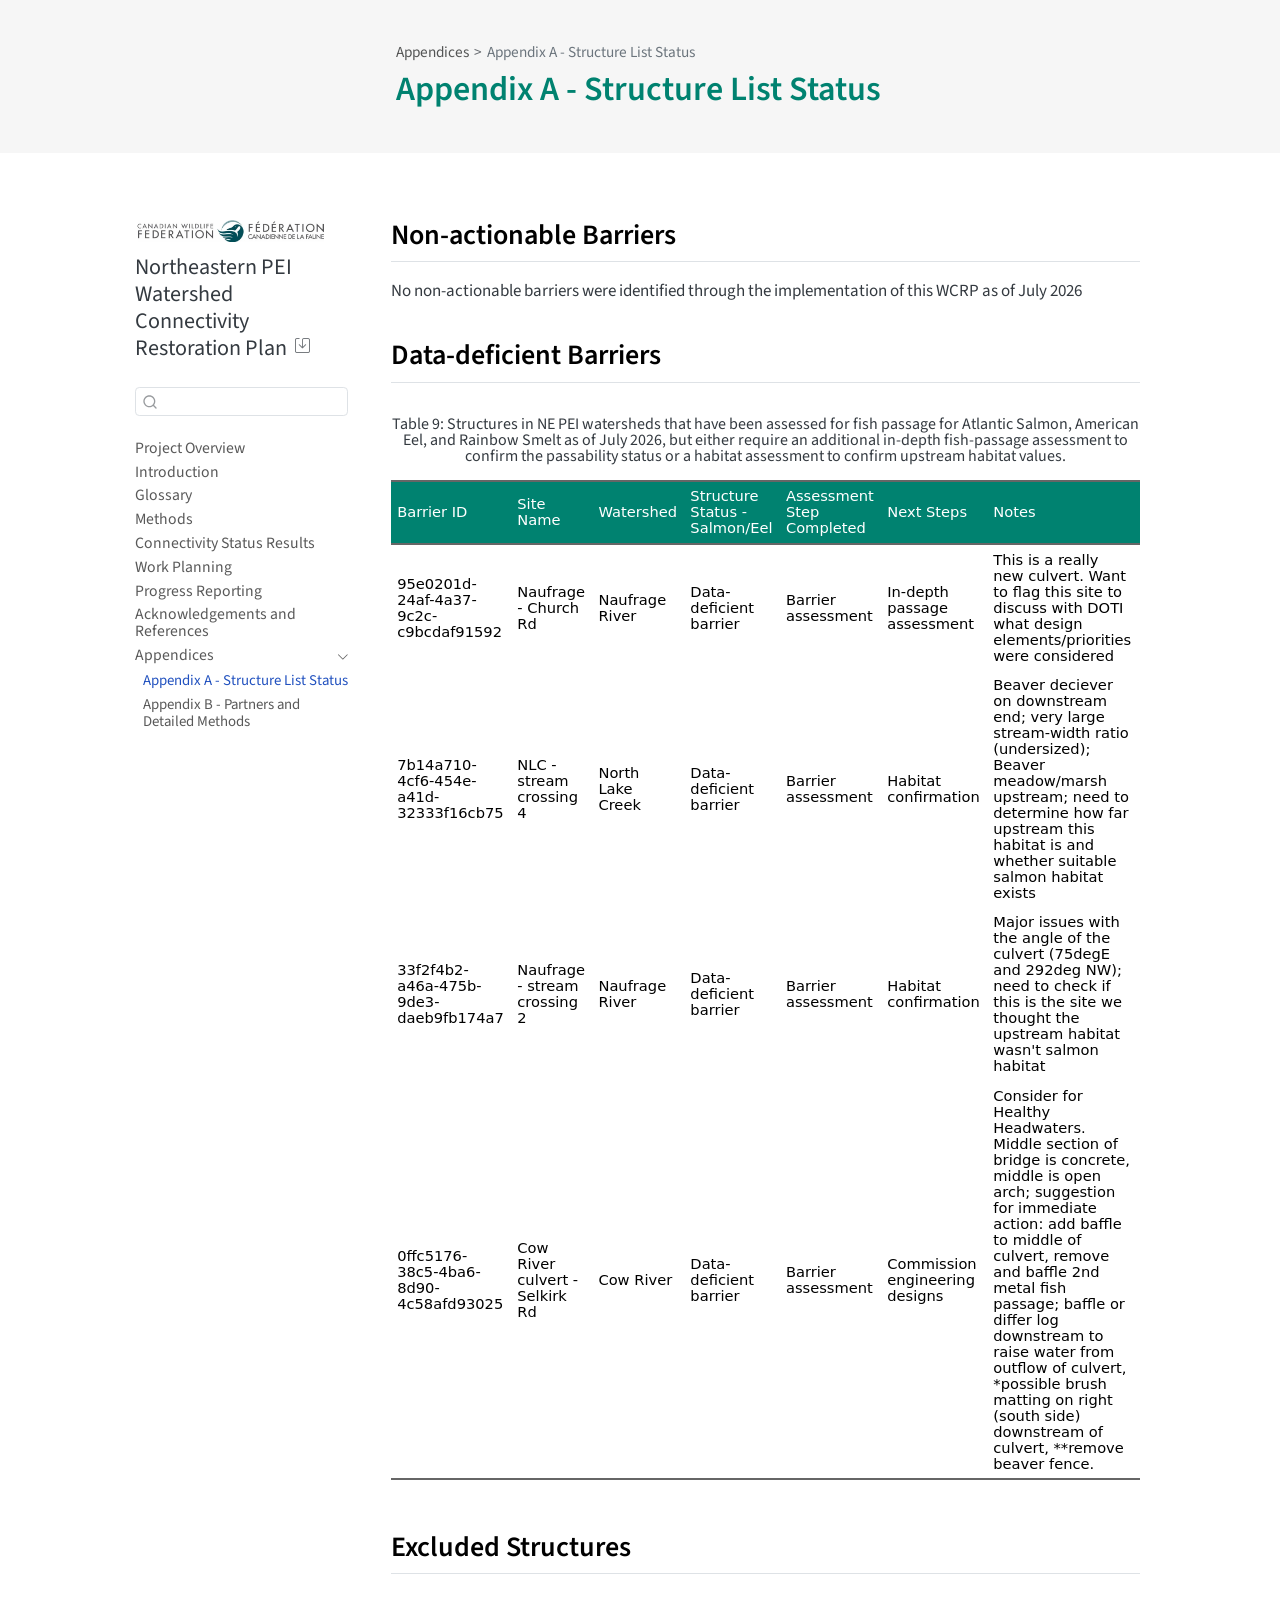
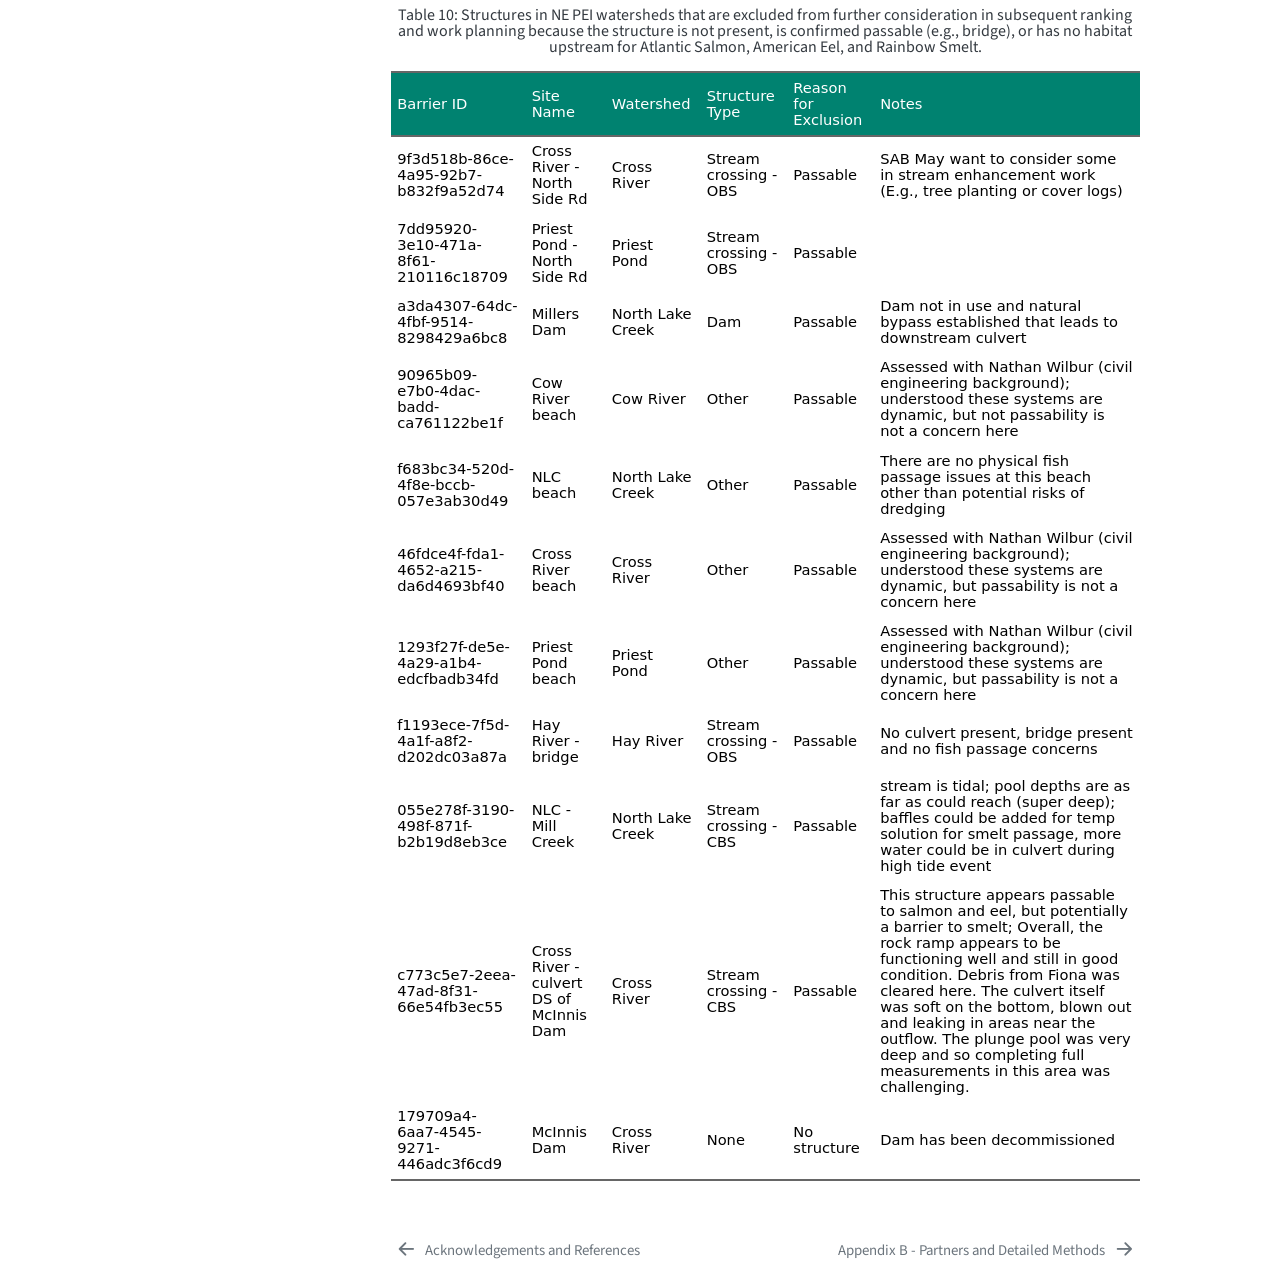
==== commit 2d4c56ba: "Initial initial commit" ====
--- a/_book/content/appendix-a.html
+++ b/_book/content/appendix-a.html
@@ -2,17 +2,23 @@
 <html xmlns="http://www.w3.org/1999/xhtml" lang="en" xml:lang="en"><head>
 
 <meta charset="utf-8">
-<meta name="generator" content="quarto-1.5.57">
+<meta name="generator" content="quarto-1.10.18">
 
 <meta name="viewport" content="width=device-width, initial-scale=1.0, user-scalable=yes">
 
 
 <title>Appendix A - Structure List Status – Northeastern PEI Watershed Connectivity Restoration Plan</title>
 <style>
-code{white-space: pre-wrap;}
+/* Default styles provided by pandoc.
+** See https://pandoc.org/MANUAL.html#variables-for-html for config info.
+*/
 span.smallcaps{font-variant: small-caps;}
-div.columns{display: flex; gap: min(4vw, 1.5em);}
-div.column{flex: auto; overflow-x: auto;}
+div.columns{display: flex; gap: 1.5em;}
+div.column{flex: auto;}
+@media screen {
+div.columns{gap: min(4vw, 1.5em);}
+div.column{overflow-x: auto;}
+}
 div.hanging-indent{margin-left: 1.5em; text-indent: -1.5em;}
 ul.task-list{list-style: none;}
 ul.task-list li input[type="checkbox"] {
@@ -31,15 +37,16 @@
 <meta name="quarto:offset" content="../">
 <link href="../content/appendix-b.html" rel="next">
 <link href="../content/references.html" rel="prev">
-<script src="../site_libs/quarto-html/quarto.js"></script>
+<script src="../site_libs/quarto-html/quarto.js" type="module"></script>
+<script src="../site_libs/quarto-html/tabsets/tabsets.js" type="module"></script>
 <script src="../site_libs/quarto-html/popper.min.js"></script>
 <script src="../site_libs/quarto-html/tippy.umd.min.js"></script>
 <script src="../site_libs/quarto-html/anchor.min.js"></script>
 <link href="../site_libs/quarto-html/tippy.css" rel="stylesheet">
-<link href="../site_libs/quarto-html/quarto-syntax-highlighting.css" rel="stylesheet" id="quarto-text-highlighting-styles">
+<link href="../site_libs/quarto-html/quarto-syntax-highlighting-64a204ab8560d761af7679ceaba22944.css" rel="stylesheet" id="quarto-text-highlighting-styles">
 <script src="../site_libs/bootstrap/bootstrap.min.js"></script>
 <link href="../site_libs/bootstrap/bootstrap-icons.css" rel="stylesheet">
-<link href="../site_libs/bootstrap/bootstrap.min.css" rel="stylesheet" id="quarto-bootstrap" data-mode="light">
+<link href="../site_libs/bootstrap/bootstrap-d68e083fcb7a6ebd49264ddc944d4809.min.css" rel="stylesheet" append-hash="true" id="quarto-bootstrap" data-mode="light">
 <script id="quarto-search-options" type="application/json">{
   "location": "sidebar",
   "copy-button": false,
@@ -74,15 +81,13 @@
       }
 </style>
 <link href="../site_libs/tabwid-1.1.3/tabwid.css" rel="stylesheet">
-
 <script src="../site_libs/tabwid-1.1.3/tabwid.js"></script>
-
 
 
 <link rel="stylesheet" href="../style.css">
 </head>
 
-<body class="nav-sidebar floating fullcontent">
+<body class="nav-sidebar floating fullcontent quarto-light">
 
 <div id="quarto-search-results"></div>
   <header id="quarto-header" class="headroom fixed-top quarto-banner">
@@ -122,7 +127,8 @@
   <nav id="quarto-sidebar" class="sidebar collapse collapse-horizontal quarto-sidebar-collapse-item sidebar-navigation floating overflow-auto">
     <div class="pt-lg-2 mt-2 text-left sidebar-header sidebar-header-stacked">
       <a href="../index.html" class="sidebar-logo-link">
-      <img src="../images/logo.png" alt="" class="sidebar-logo py-0 d-lg-inline d-none">
+      <img src="../content/images/logo.png" alt="" class="sidebar-logo light-content py-0 d-lg-inline d-none">
+      <img src="../content/images/logo.png" alt="" class="sidebar-logo dark-content py-0 d-lg-inline d-none">
       </a>
     <div class="sidebar-title mb-0 py-0">
       <a href="../">Northeastern PEI Watershed Connectivity Restoration Plan</a> 
@@ -228,22 +234,22 @@
 </section>
 <section id="data-deficient-barriers" class="level2 unnumbered">
 <h2 class="unnumbered anchored" data-anchor-id="data-deficient-barriers">Data-deficient Barriers</h2>
-<div class="cell">
-<div class="tabwid"><style>.cl-c4f03510{}.cl-c4e86f2e{font-family:'Arial';font-size:11pt;font-weight:normal;font-style:normal;text-decoration:none;color:rgba(255, 255, 255, 1.00);background-color:transparent;}.cl-c4e86f42{font-family:'Arial';font-size:11pt;font-weight:normal;font-style:normal;text-decoration:none;color:rgba(0, 0, 0, 1.00);background-color:transparent;}.cl-c4eba9f0{margin:0;text-align:left;border-bottom: 0 solid rgba(0, 0, 0, 1.00);border-top: 0 solid rgba(0, 0, 0, 1.00);border-left: 0 solid rgba(0, 0, 0, 1.00);border-right: 0 solid rgba(0, 0, 0, 1.00);padding-bottom:5pt;padding-top:5pt;padding-left:5pt;padding-right:5pt;line-height: 1;background-color:transparent;}.cl-c4ebbbca{width:3.105in;background-color:rgba(0, 130, 112, 1.00);vertical-align: middle;border-bottom: 1.5pt solid rgba(102, 102, 102, 1.00);border-top: 1.5pt solid rgba(102, 102, 102, 1.00);border-left: 0 solid rgba(0, 0, 0, 1.00);border-right: 0 solid rgba(0, 0, 0, 1.00);margin-bottom:0;margin-top:0;margin-left:0;margin-right:0;}.cl-c4ebbbd4{width:2.314in;background-color:rgba(0, 130, 112, 1.00);vertical-align: middle;border-bottom: 1.5pt solid rgba(102, 102, 102, 1.00);border-top: 1.5pt solid rgba(102, 102, 102, 1.00);border-left: 0 solid rgba(0, 0, 0, 1.00);border-right: 0 solid rgba(0, 0, 0, 1.00);margin-bottom:0;margin-top:0;margin-left:0;margin-right:0;}.cl-c4ebbbd5{width:1.482in;background-color:rgba(0, 130, 112, 1.00);vertical-align: middle;border-bottom: 1.5pt solid rgba(102, 102, 102, 1.00);border-top: 1.5pt solid rgba(102, 102, 102, 1.00);border-left: 0 solid rgba(0, 0, 0, 1.00);border-right: 0 solid rgba(0, 0, 0, 1.00);margin-bottom:0;margin-top:0;margin-left:0;margin-right:0;}.cl-c4ebbbde{width:2.298in;background-color:rgba(0, 130, 112, 1.00);vertical-align: middle;border-bottom: 1.5pt solid rgba(102, 102, 102, 1.00);border-top: 1.5pt solid rgba(102, 102, 102, 1.00);border-left: 0 solid rgba(0, 0, 0, 1.00);border-right: 0 solid rgba(0, 0, 0, 1.00);margin-bottom:0;margin-top:0;margin-left:0;margin-right:0;}.cl-c4ebbbdf{width:2.255in;background-color:rgba(0, 130, 112, 1.00);vertical-align: middle;border-bottom: 1.5pt solid rgba(102, 102, 102, 1.00);border-top: 1.5pt solid rgba(102, 102, 102, 1.00);border-left: 0 solid rgba(0, 0, 0, 1.00);border-right: 0 solid rgba(0, 0, 0, 1.00);margin-bottom:0;margin-top:0;margin-left:0;margin-right:0;}.cl-c4ebbbe0{width:2.536in;background-color:rgba(0, 130, 112, 1.00);vertical-align: middle;border-bottom: 1.5pt solid rgba(102, 102, 102, 1.00);border-top: 1.5pt solid rgba(102, 102, 102, 1.00);border-left: 0 solid rgba(0, 0, 0, 1.00);border-right: 0 solid rgba(0, 0, 0, 1.00);margin-bottom:0;margin-top:0;margin-left:0;margin-right:0;}.cl-c4ebbbe1{width:24.631in;background-color:rgba(0, 130, 112, 1.00);vertical-align: middle;border-bottom: 1.5pt solid rgba(102, 102, 102, 1.00);border-top: 1.5pt solid rgba(102, 102, 102, 1.00);border-left: 0 solid rgba(0, 0, 0, 1.00);border-right: 0 solid rgba(0, 0, 0, 1.00);margin-bottom:0;margin-top:0;margin-left:0;margin-right:0;}.cl-c4ebbbe8{width:3.105in;background-color:transparent;vertical-align: middle;border-bottom: 0 solid rgba(0, 0, 0, 1.00);border-top: 0 solid rgba(0, 0, 0, 1.00);border-left: 0 solid rgba(0, 0, 0, 1.00);border-right: 0 solid rgba(0, 0, 0, 1.00);margin-bottom:0;margin-top:0;margin-left:0;margin-right:0;}.cl-c4ebbbe9{width:2.314in;background-color:transparent;vertical-align: middle;border-bottom: 0 solid rgba(0, 0, 0, 1.00);border-top: 0 solid rgba(0, 0, 0, 1.00);border-left: 0 solid rgba(0, 0, 0, 1.00);border-right: 0 solid rgba(0, 0, 0, 1.00);margin-bottom:0;margin-top:0;margin-left:0;margin-right:0;}.cl-c4ebbbea{width:1.482in;background-color:transparent;vertical-align: middle;border-bottom: 0 solid rgba(0, 0, 0, 1.00);border-top: 0 solid rgba(0, 0, 0, 1.00);border-left: 0 solid rgba(0, 0, 0, 1.00);border-right: 0 solid rgba(0, 0, 0, 1.00);margin-bottom:0;margin-top:0;margin-left:0;margin-right:0;}.cl-c4ebbbf2{width:2.298in;background-color:transparent;vertical-align: middle;border-bottom: 0 solid rgba(0, 0, 0, 1.00);border-top: 0 solid rgba(0, 0, 0, 1.00);border-left: 0 solid rgba(0, 0, 0, 1.00);border-right: 0 solid rgba(0, 0, 0, 1.00);margin-bottom:0;margin-top:0;margin-left:0;margin-right:0;}.cl-c4ebbbf3{width:2.255in;background-color:transparent;vertical-align: middle;border-bottom: 0 solid rgba(0, 0, 0, 1.00);border-top: 0 solid rgba(0, 0, 0, 1.00);border-left: 0 solid rgba(0, 0, 0, 1.00);border-right: 0 solid rgba(0, 0, 0, 1.00);margin-bottom:0;margin-top:0;margin-left:0;margin-right:0;}.cl-c4ebbbf4{width:2.536in;background-color:transparent;vertical-align: middle;border-bottom: 0 solid rgba(0, 0, 0, 1.00);border-top: 0 solid rgba(0, 0, 0, 1.00);border-left: 0 solid rgba(0, 0, 0, 1.00);border-right: 0 solid rgba(0, 0, 0, 1.00);margin-bottom:0;margin-top:0;margin-left:0;margin-right:0;}.cl-c4ebbbfc{width:24.631in;background-color:transparent;vertical-align: middle;border-bottom: 0 solid rgba(0, 0, 0, 1.00);border-top: 0 solid rgba(0, 0, 0, 1.00);border-left: 0 solid rgba(0, 0, 0, 1.00);border-right: 0 solid rgba(0, 0, 0, 1.00);margin-bottom:0;margin-top:0;margin-left:0;margin-right:0;}.cl-c4ebbbfd{width:3.105in;background-color:transparent;vertical-align: middle;border-bottom: 1.5pt solid rgba(102, 102, 102, 1.00);border-top: 0 solid rgba(0, 0, 0, 1.00);border-left: 0 solid rgba(0, 0, 0, 1.00);border-right: 0 solid rgba(0, 0, 0, 1.00);margin-bottom:0;margin-top:0;margin-left:0;margin-right:0;}.cl-c4ebbc06{width:2.314in;background-color:transparent;vertical-align: middle;border-bottom: 1.5pt solid rgba(102, 102, 102, 1.00);border-top: 0 solid rgba(0, 0, 0, 1.00);border-left: 0 solid rgba(0, 0, 0, 1.00);border-right: 0 solid rgba(0, 0, 0, 1.00);margin-bottom:0;margin-top:0;margin-left:0;margin-right:0;}.cl-c4ebbc07{width:1.482in;background-color:transparent;vertical-align: middle;border-bottom: 1.5pt solid rgba(102, 102, 102, 1.00);border-top: 0 solid rgba(0, 0, 0, 1.00);border-left: 0 solid rgba(0, 0, 0, 1.00);border-right: 0 solid rgba(0, 0, 0, 1.00);margin-bottom:0;margin-top:0;margin-left:0;margin-right:0;}.cl-c4ebbc08{width:2.298in;background-color:transparent;vertical-align: middle;border-bottom: 1.5pt solid rgba(102, 102, 102, 1.00);border-top: 0 solid rgba(0, 0, 0, 1.00);border-left: 0 solid rgba(0, 0, 0, 1.00);border-right: 0 solid rgba(0, 0, 0, 1.00);margin-bottom:0;margin-top:0;margin-left:0;margin-right:0;}.cl-c4ebbc09{width:2.255in;background-color:transparent;vertical-align: middle;border-bottom: 1.5pt solid rgba(102, 102, 102, 1.00);border-top: 0 solid rgba(0, 0, 0, 1.00);border-left: 0 solid rgba(0, 0, 0, 1.00);border-right: 0 solid rgba(0, 0, 0, 1.00);margin-bottom:0;margin-top:0;margin-left:0;margin-right:0;}.cl-c4ebbc10{width:2.536in;background-color:transparent;vertical-align: middle;border-bottom: 1.5pt solid rgba(102, 102, 102, 1.00);border-top: 0 solid rgba(0, 0, 0, 1.00);border-left: 0 solid rgba(0, 0, 0, 1.00);border-right: 0 solid rgba(0, 0, 0, 1.00);margin-bottom:0;margin-top:0;margin-left:0;margin-right:0;}.cl-c4ebbc11{width:24.631in;background-color:transparent;vertical-align: middle;border-bottom: 1.5pt solid rgba(102, 102, 102, 1.00);border-top: 0 solid rgba(0, 0, 0, 1.00);border-left: 0 solid rgba(0, 0, 0, 1.00);border-right: 0 solid rgba(0, 0, 0, 1.00);margin-bottom:0;margin-top:0;margin-left:0;margin-right:0;}</style><table data-quarto-disable-processing="true" class="cl-c4f03510"><caption><p>Table 9: Structures in NE PEI watersheds that have been assessed for
+<div class="cell" data-tbl-cap="Table 9: Structures in NE PEI watersheds that have been assessed for fish passage for Atlantic Salmon, American Eel, and Rainbow Smelt as of July 2026, but either require an additional in-depth fish-passage assessment to confirm the passability status or a habitat assessment to confirm upstream habitat values.">
+<div class="tabwid"><style>.cl-d8bad469{}.cl-2349fc20{font-family:'DejaVu Sans';font-size:11pt;font-weight:normal;font-style:normal;text-decoration:none;color:rgba(255, 255, 255, 1.00);background-color:transparent;}.cl-5430bca3{font-family:'DejaVu Sans';font-size:11pt;font-weight:normal;font-style:normal;text-decoration:none;color:rgba(0, 0, 0, 1.00);background-color:transparent;}.cl-6477613b{margin:0;text-align:left;border-bottom: 0 solid rgba(0, 0, 0, 1.00);border-top: 0 solid rgba(0, 0, 0, 1.00);border-left: 0 solid rgba(0, 0, 0, 1.00);border-right: 0 solid rgba(0, 0, 0, 1.00);padding-bottom:5pt;padding-top:5pt;padding-left:5pt;padding-right:5pt;line-height: 1;background-color:transparent;}.cl-380614f5{width:3.492in;background-color:rgba(0, 130, 112, 1.00);vertical-align: middle;border-bottom: 1.5pt solid rgba(102, 102, 102, 1.00);border-top: 1.5pt solid rgba(102, 102, 102, 1.00);border-left: 0 solid rgba(0, 0, 0, 1.00);border-right: 0 solid rgba(0, 0, 0, 1.00);margin-bottom:0;margin-top:0;margin-left:0;margin-right:0;}.cl-abfac338{width:2.553in;background-color:rgba(0, 130, 112, 1.00);vertical-align: middle;border-bottom: 1.5pt solid rgba(102, 102, 102, 1.00);border-top: 1.5pt solid rgba(102, 102, 102, 1.00);border-left: 0 solid rgba(0, 0, 0, 1.00);border-right: 0 solid rgba(0, 0, 0, 1.00);margin-bottom:0;margin-top:0;margin-left:0;margin-right:0;}.cl-541f92ea{width:1.617in;background-color:rgba(0, 130, 112, 1.00);vertical-align: middle;border-bottom: 1.5pt solid rgba(102, 102, 102, 1.00);border-top: 1.5pt solid rgba(102, 102, 102, 1.00);border-left: 0 solid rgba(0, 0, 0, 1.00);border-right: 0 solid rgba(0, 0, 0, 1.00);margin-bottom:0;margin-top:0;margin-left:0;margin-right:0;}.cl-8db26b04{width:2.544in;background-color:rgba(0, 130, 112, 1.00);vertical-align: middle;border-bottom: 1.5pt solid rgba(102, 102, 102, 1.00);border-top: 1.5pt solid rgba(102, 102, 102, 1.00);border-left: 0 solid rgba(0, 0, 0, 1.00);border-right: 0 solid rgba(0, 0, 0, 1.00);margin-bottom:0;margin-top:0;margin-left:0;margin-right:0;}.cl-f8f09b74{width:2.48in;background-color:rgba(0, 130, 112, 1.00);vertical-align: middle;border-bottom: 1.5pt solid rgba(102, 102, 102, 1.00);border-top: 1.5pt solid rgba(102, 102, 102, 1.00);border-left: 0 solid rgba(0, 0, 0, 1.00);border-right: 0 solid rgba(0, 0, 0, 1.00);margin-bottom:0;margin-top:0;margin-left:0;margin-right:0;}.cl-a2dab4dc{width:2.815in;background-color:rgba(0, 130, 112, 1.00);vertical-align: middle;border-bottom: 1.5pt solid rgba(102, 102, 102, 1.00);border-top: 1.5pt solid rgba(102, 102, 102, 1.00);border-left: 0 solid rgba(0, 0, 0, 1.00);border-right: 0 solid rgba(0, 0, 0, 1.00);margin-bottom:0;margin-top:0;margin-left:0;margin-right:0;}.cl-27fe1b49{width:28.243in;background-color:rgba(0, 130, 112, 1.00);vertical-align: middle;border-bottom: 1.5pt solid rgba(102, 102, 102, 1.00);border-top: 1.5pt solid rgba(102, 102, 102, 1.00);border-left: 0 solid rgba(0, 0, 0, 1.00);border-right: 0 solid rgba(0, 0, 0, 1.00);margin-bottom:0;margin-top:0;margin-left:0;margin-right:0;}.cl-11712dc0{width:3.492in;background-color:transparent;vertical-align: middle;border-bottom: 0 solid rgba(0, 0, 0, 1.00);border-top: 0 solid rgba(0, 0, 0, 1.00);border-left: 0 solid rgba(0, 0, 0, 1.00);border-right: 0 solid rgba(0, 0, 0, 1.00);margin-bottom:0;margin-top:0;margin-left:0;margin-right:0;}.cl-da32dcbe{width:2.553in;background-color:transparent;vertical-align: middle;border-bottom: 0 solid rgba(0, 0, 0, 1.00);border-top: 0 solid rgba(0, 0, 0, 1.00);border-left: 0 solid rgba(0, 0, 0, 1.00);border-right: 0 solid rgba(0, 0, 0, 1.00);margin-bottom:0;margin-top:0;margin-left:0;margin-right:0;}.cl-a29090e3{width:1.617in;background-color:transparent;vertical-align: middle;border-bottom: 0 solid rgba(0, 0, 0, 1.00);border-top: 0 solid rgba(0, 0, 0, 1.00);border-left: 0 solid rgba(0, 0, 0, 1.00);border-right: 0 solid rgba(0, 0, 0, 1.00);margin-bottom:0;margin-top:0;margin-left:0;margin-right:0;}.cl-a7f88a83{width:2.544in;background-color:transparent;vertical-align: middle;border-bottom: 0 solid rgba(0, 0, 0, 1.00);border-top: 0 solid rgba(0, 0, 0, 1.00);border-left: 0 solid rgba(0, 0, 0, 1.00);border-right: 0 solid rgba(0, 0, 0, 1.00);margin-bottom:0;margin-top:0;margin-left:0;margin-right:0;}.cl-ef366044{width:2.48in;background-color:transparent;vertical-align: middle;border-bottom: 0 solid rgba(0, 0, 0, 1.00);border-top: 0 solid rgba(0, 0, 0, 1.00);border-left: 0 solid rgba(0, 0, 0, 1.00);border-right: 0 solid rgba(0, 0, 0, 1.00);margin-bottom:0;margin-top:0;margin-left:0;margin-right:0;}.cl-29e1199c{width:2.815in;background-color:transparent;vertical-align: middle;border-bottom: 0 solid rgba(0, 0, 0, 1.00);border-top: 0 solid rgba(0, 0, 0, 1.00);border-left: 0 solid rgba(0, 0, 0, 1.00);border-right: 0 solid rgba(0, 0, 0, 1.00);margin-bottom:0;margin-top:0;margin-left:0;margin-right:0;}.cl-ce263c1a{width:28.243in;background-color:transparent;vertical-align: middle;border-bottom: 0 solid rgba(0, 0, 0, 1.00);border-top: 0 solid rgba(0, 0, 0, 1.00);border-left: 0 solid rgba(0, 0, 0, 1.00);border-right: 0 solid rgba(0, 0, 0, 1.00);margin-bottom:0;margin-top:0;margin-left:0;margin-right:0;}.cl-ffbf8260{width:3.492in;background-color:transparent;vertical-align: middle;border-bottom: 1.5pt solid rgba(102, 102, 102, 1.00);border-top: 0 solid rgba(0, 0, 0, 1.00);border-left: 0 solid rgba(0, 0, 0, 1.00);border-right: 0 solid rgba(0, 0, 0, 1.00);margin-bottom:0;margin-top:0;margin-left:0;margin-right:0;}.cl-626994b1{width:2.553in;background-color:transparent;vertical-align: middle;border-bottom: 1.5pt solid rgba(102, 102, 102, 1.00);border-top: 0 solid rgba(0, 0, 0, 1.00);border-left: 0 solid rgba(0, 0, 0, 1.00);border-right: 0 solid rgba(0, 0, 0, 1.00);margin-bottom:0;margin-top:0;margin-left:0;margin-right:0;}.cl-96a9e680{width:1.617in;background-color:transparent;vertical-align: middle;border-bottom: 1.5pt solid rgba(102, 102, 102, 1.00);border-top: 0 solid rgba(0, 0, 0, 1.00);border-left: 0 solid rgba(0, 0, 0, 1.00);border-right: 0 solid rgba(0, 0, 0, 1.00);margin-bottom:0;margin-top:0;margin-left:0;margin-right:0;}.cl-7f650c11{width:2.544in;background-color:transparent;vertical-align: middle;border-bottom: 1.5pt solid rgba(102, 102, 102, 1.00);border-top: 0 solid rgba(0, 0, 0, 1.00);border-left: 0 solid rgba(0, 0, 0, 1.00);border-right: 0 solid rgba(0, 0, 0, 1.00);margin-bottom:0;margin-top:0;margin-left:0;margin-right:0;}.cl-7810d83a{width:2.48in;background-color:transparent;vertical-align: middle;border-bottom: 1.5pt solid rgba(102, 102, 102, 1.00);border-top: 0 solid rgba(0, 0, 0, 1.00);border-left: 0 solid rgba(0, 0, 0, 1.00);border-right: 0 solid rgba(0, 0, 0, 1.00);margin-bottom:0;margin-top:0;margin-left:0;margin-right:0;}.cl-7dc42fa7{width:2.815in;background-color:transparent;vertical-align: middle;border-bottom: 1.5pt solid rgba(102, 102, 102, 1.00);border-top: 0 solid rgba(0, 0, 0, 1.00);border-left: 0 solid rgba(0, 0, 0, 1.00);border-right: 0 solid rgba(0, 0, 0, 1.00);margin-bottom:0;margin-top:0;margin-left:0;margin-right:0;}.cl-9ef2f02b{width:28.243in;background-color:transparent;vertical-align: middle;border-bottom: 1.5pt solid rgba(102, 102, 102, 1.00);border-top: 0 solid rgba(0, 0, 0, 1.00);border-left: 0 solid rgba(0, 0, 0, 1.00);border-right: 0 solid rgba(0, 0, 0, 1.00);margin-bottom:0;margin-top:0;margin-left:0;margin-right:0;}</style><table data-quarto-disable-processing="true" class="cl-d8bad469"><caption><p>Table 9: Structures in NE PEI watersheds that have been assessed for
 fish passage for Atlantic Salmon, American Eel, and Rainbow Smelt as of
 July 2026, but either require an additional in-depth fish-passage
 assessment to confirm the passability status or a habitat assessment to
-confirm upstream habitat values.</p></caption><thead><tr style="overflow-wrap:break-word;"><th class="cl-c4ebbbca"><p class="cl-c4eba9f0"><span class="cl-c4e86f2e">Barrier ID</span></p></th><th class="cl-c4ebbbd4"><p class="cl-c4eba9f0"><span class="cl-c4e86f2e">Site Name</span></p></th><th class="cl-c4ebbbd5"><p class="cl-c4eba9f0"><span class="cl-c4e86f2e">Watershed</span></p></th><th class="cl-c4ebbbde"><p class="cl-c4eba9f0"><span class="cl-c4e86f2e">Structure Status - Salmon/Eel</span></p></th><th class="cl-c4ebbbdf"><p class="cl-c4eba9f0"><span class="cl-c4e86f2e">Assessment Step Completed</span></p></th><th class="cl-c4ebbbe0"><p class="cl-c4eba9f0"><span class="cl-c4e86f2e">Next Steps</span></p></th><th class="cl-c4ebbbe1"><p class="cl-c4eba9f0"><span class="cl-c4e86f2e">Notes</span></p></th></tr></thead><tbody><tr style="overflow-wrap:break-word;"><td class="cl-c4ebbbe8"><p class="cl-c4eba9f0"><span class="cl-c4e86f42">95e0201d-24af-4a37-9c2c-c9bcdaf91592</span></p></td><td class="cl-c4ebbbe9"><p class="cl-c4eba9f0"><span class="cl-c4e86f42">Naufrage - Church Rd</span></p></td><td class="cl-c4ebbbea"><p class="cl-c4eba9f0"><span class="cl-c4e86f42">Naufrage River </span></p></td><td class="cl-c4ebbbf2"><p class="cl-c4eba9f0"><span class="cl-c4e86f42">Data-deficient barrier</span></p></td><td class="cl-c4ebbbf3"><p class="cl-c4eba9f0"><span class="cl-c4e86f42">Barrier assessment</span></p></td><td class="cl-c4ebbbf4"><p class="cl-c4eba9f0"><span class="cl-c4e86f42">In-depth passage assessment</span></p></td><td class="cl-c4ebbbfc"><p class="cl-c4eba9f0"><span class="cl-c4e86f42">This is a really new culvert. Want to flag this site to discuss with DOTI what design elements/priorities were considered</span></p></td></tr><tr style="overflow-wrap:break-word;"><td class="cl-c4ebbbe8"><p class="cl-c4eba9f0"><span class="cl-c4e86f42">7b14a710-4cf6-454e-a41d-32333f16cb75</span></p></td><td class="cl-c4ebbbe9"><p class="cl-c4eba9f0"><span class="cl-c4e86f42">NLC - stream crossing 4</span></p></td><td class="cl-c4ebbbea"><p class="cl-c4eba9f0"><span class="cl-c4e86f42">North Lake Creek</span></p></td><td class="cl-c4ebbbf2"><p class="cl-c4eba9f0"><span class="cl-c4e86f42">Data-deficient barrier</span></p></td><td class="cl-c4ebbbf3"><p class="cl-c4eba9f0"><span class="cl-c4e86f42">Barrier assessment</span></p></td><td class="cl-c4ebbbf4"><p class="cl-c4eba9f0"><span class="cl-c4e86f42">Habitat confirmation</span></p></td><td class="cl-c4ebbbfc"><p class="cl-c4eba9f0"><span class="cl-c4e86f42">Beaver deciever on downstream end; very large stream-width ratio (undersized); Beaver meadow/marsh upstream; need to determine how far upstream this habitat is and whether suitable salmon habitat exists</span></p></td></tr><tr style="overflow-wrap:break-word;"><td class="cl-c4ebbbe8"><p class="cl-c4eba9f0"><span class="cl-c4e86f42">33f2f4b2-a46a-475b-9de3-daeb9fb174a7</span></p></td><td class="cl-c4ebbbe9"><p class="cl-c4eba9f0"><span class="cl-c4e86f42">Naufrage - stream crossing 2</span></p></td><td class="cl-c4ebbbea"><p class="cl-c4eba9f0"><span class="cl-c4e86f42">Naufrage River</span></p></td><td class="cl-c4ebbbf2"><p class="cl-c4eba9f0"><span class="cl-c4e86f42">Data-deficient barrier</span></p></td><td class="cl-c4ebbbf3"><p class="cl-c4eba9f0"><span class="cl-c4e86f42">Barrier assessment</span></p></td><td class="cl-c4ebbbf4"><p class="cl-c4eba9f0"><span class="cl-c4e86f42">Habitat confirmation</span></p></td><td class="cl-c4ebbbfc"><p class="cl-c4eba9f0"><span class="cl-c4e86f42">Major issues with the angle of the culvert (75degE and 292deg NW); need to check if this is the site we thought the upstream habitat wasn't salmon habitat</span></p></td></tr><tr style="overflow-wrap:break-word;"><td class="cl-c4ebbbfd"><p class="cl-c4eba9f0"><span class="cl-c4e86f42">0ffc5176-38c5-4ba6-8d90-4c58afd93025</span></p></td><td class="cl-c4ebbc06"><p class="cl-c4eba9f0"><span class="cl-c4e86f42">Cow River culvert - Selkirk Rd</span></p></td><td class="cl-c4ebbc07"><p class="cl-c4eba9f0"><span class="cl-c4e86f42">Cow River</span></p></td><td class="cl-c4ebbc08"><p class="cl-c4eba9f0"><span class="cl-c4e86f42">Data-deficient barrier</span></p></td><td class="cl-c4ebbc09"><p class="cl-c4eba9f0"><span class="cl-c4e86f42">Barrier assessment</span></p></td><td class="cl-c4ebbc10"><p class="cl-c4eba9f0"><span class="cl-c4e86f42">Commission engineering designs</span></p></td><td class="cl-c4ebbc11"><p class="cl-c4eba9f0"><span class="cl-c4e86f42">Consider for Healthy Headwaters. Middle section of bridge is concrete, middle is open arch; suggestion for immediate action: add baffle to middle of culvert, remove and baffle 2nd metal fish passage; baffle or differ log downstream to raise water from outflow of culvert, *possible brush matting on right (south side) downstream of culvert, **remove beaver fence. </span></p></td></tr></tbody></table></div>
+confirm upstream habitat values.</p></caption><thead><tr style="overflow-wrap:break-word;"><th class="cl-380614f5"><p class="cl-6477613b"><span class="cl-2349fc20">Barrier ID</span></p></th><th class="cl-abfac338"><p class="cl-6477613b"><span class="cl-2349fc20">Site Name</span></p></th><th class="cl-541f92ea"><p class="cl-6477613b"><span class="cl-2349fc20">Watershed</span></p></th><th class="cl-8db26b04"><p class="cl-6477613b"><span class="cl-2349fc20">Structure Status - Salmon/Eel</span></p></th><th class="cl-f8f09b74"><p class="cl-6477613b"><span class="cl-2349fc20">Assessment Step Completed</span></p></th><th class="cl-a2dab4dc"><p class="cl-6477613b"><span class="cl-2349fc20">Next Steps</span></p></th><th class="cl-27fe1b49"><p class="cl-6477613b"><span class="cl-2349fc20">Notes</span></p></th></tr></thead><tbody><tr style="overflow-wrap:break-word;"><td class="cl-11712dc0"><p class="cl-6477613b"><span class="cl-5430bca3">95e0201d-24af-4a37-9c2c-c9bcdaf91592</span></p></td><td class="cl-da32dcbe"><p class="cl-6477613b"><span class="cl-5430bca3">Naufrage - Church Rd</span></p></td><td class="cl-a29090e3"><p class="cl-6477613b"><span class="cl-5430bca3">Naufrage River </span></p></td><td class="cl-a7f88a83"><p class="cl-6477613b"><span class="cl-5430bca3">Data-deficient barrier</span></p></td><td class="cl-ef366044"><p class="cl-6477613b"><span class="cl-5430bca3">Barrier assessment</span></p></td><td class="cl-29e1199c"><p class="cl-6477613b"><span class="cl-5430bca3">In-depth passage assessment</span></p></td><td class="cl-ce263c1a"><p class="cl-6477613b"><span class="cl-5430bca3">This is a really new culvert. Want to flag this site to discuss with DOTI what design elements/priorities were considered</span></p></td></tr><tr style="overflow-wrap:break-word;"><td class="cl-11712dc0"><p class="cl-6477613b"><span class="cl-5430bca3">7b14a710-4cf6-454e-a41d-32333f16cb75</span></p></td><td class="cl-da32dcbe"><p class="cl-6477613b"><span class="cl-5430bca3">NLC - stream crossing 4</span></p></td><td class="cl-a29090e3"><p class="cl-6477613b"><span class="cl-5430bca3">North Lake Creek</span></p></td><td class="cl-a7f88a83"><p class="cl-6477613b"><span class="cl-5430bca3">Data-deficient barrier</span></p></td><td class="cl-ef366044"><p class="cl-6477613b"><span class="cl-5430bca3">Barrier assessment</span></p></td><td class="cl-29e1199c"><p class="cl-6477613b"><span class="cl-5430bca3">Habitat confirmation</span></p></td><td class="cl-ce263c1a"><p class="cl-6477613b"><span class="cl-5430bca3">Beaver deciever on downstream end; very large stream-width ratio (undersized); Beaver meadow/marsh upstream; need to determine how far upstream this habitat is and whether suitable salmon habitat exists</span></p></td></tr><tr style="overflow-wrap:break-word;"><td class="cl-11712dc0"><p class="cl-6477613b"><span class="cl-5430bca3">33f2f4b2-a46a-475b-9de3-daeb9fb174a7</span></p></td><td class="cl-da32dcbe"><p class="cl-6477613b"><span class="cl-5430bca3">Naufrage - stream crossing 2</span></p></td><td class="cl-a29090e3"><p class="cl-6477613b"><span class="cl-5430bca3">Naufrage River</span></p></td><td class="cl-a7f88a83"><p class="cl-6477613b"><span class="cl-5430bca3">Data-deficient barrier</span></p></td><td class="cl-ef366044"><p class="cl-6477613b"><span class="cl-5430bca3">Barrier assessment</span></p></td><td class="cl-29e1199c"><p class="cl-6477613b"><span class="cl-5430bca3">Habitat confirmation</span></p></td><td class="cl-ce263c1a"><p class="cl-6477613b"><span class="cl-5430bca3">Major issues with the angle of the culvert (75degE and 292deg NW); need to check if this is the site we thought the upstream habitat wasn't salmon habitat</span></p></td></tr><tr style="overflow-wrap:break-word;"><td class="cl-ffbf8260"><p class="cl-6477613b"><span class="cl-5430bca3">0ffc5176-38c5-4ba6-8d90-4c58afd93025</span></p></td><td class="cl-626994b1"><p class="cl-6477613b"><span class="cl-5430bca3">Cow River culvert - Selkirk Rd</span></p></td><td class="cl-96a9e680"><p class="cl-6477613b"><span class="cl-5430bca3">Cow River</span></p></td><td class="cl-7f650c11"><p class="cl-6477613b"><span class="cl-5430bca3">Data-deficient barrier</span></p></td><td class="cl-7810d83a"><p class="cl-6477613b"><span class="cl-5430bca3">Barrier assessment</span></p></td><td class="cl-7dc42fa7"><p class="cl-6477613b"><span class="cl-5430bca3">Commission engineering designs</span></p></td><td class="cl-9ef2f02b"><p class="cl-6477613b"><span class="cl-5430bca3">Consider for Healthy Headwaters. Middle section of bridge is concrete, middle is open arch; suggestion for immediate action: add baffle to middle of culvert, remove and baffle 2nd metal fish passage; baffle or differ log downstream to raise water from outflow of culvert, *possible brush matting on right (south side) downstream of culvert, **remove beaver fence. </span></p></td></tr></tbody></table></div>
 </div>
 </section>
 <section id="excluded-structures" class="level2 unnumbered">
 <h2 class="unnumbered anchored" data-anchor-id="excluded-structures">Excluded Structures</h2>
-<div class="cell">
-<div class="tabwid"><style>.cl-c50c371a{}.cl-c505dae6{font-family:'Arial';font-size:11pt;font-weight:normal;font-style:normal;text-decoration:none;color:rgba(255, 255, 255, 1.00);background-color:transparent;}.cl-c505dae7{font-family:'Arial';font-size:11pt;font-weight:normal;font-style:normal;text-decoration:none;color:rgba(0, 0, 0, 1.00);background-color:transparent;}.cl-c5083e6c{margin:0;text-align:left;border-bottom: 0 solid rgba(0, 0, 0, 1.00);border-top: 0 solid rgba(0, 0, 0, 1.00);border-left: 0 solid rgba(0, 0, 0, 1.00);border-right: 0 solid rgba(0, 0, 0, 1.00);padding-bottom:5pt;padding-top:5pt;padding-left:5pt;padding-right:5pt;line-height: 1;background-color:transparent;}.cl-c5084ed4{width:3.157in;background-color:rgba(0, 130, 112, 1.00);vertical-align: middle;border-bottom: 1.5pt solid rgba(102, 102, 102, 1.00);border-top: 1.5pt solid rgba(102, 102, 102, 1.00);border-left: 0 solid rgba(0, 0, 0, 1.00);border-right: 0 solid rgba(0, 0, 0, 1.00);margin-bottom:0;margin-top:0;margin-left:0;margin-right:0;}.cl-c5084ede{width:3.027in;background-color:rgba(0, 130, 112, 1.00);vertical-align: middle;border-bottom: 1.5pt solid rgba(102, 102, 102, 1.00);border-top: 1.5pt solid rgba(102, 102, 102, 1.00);border-left: 0 solid rgba(0, 0, 0, 1.00);border-right: 0 solid rgba(0, 0, 0, 1.00);margin-bottom:0;margin-top:0;margin-left:0;margin-right:0;}.cl-c5084edf{width:1.482in;background-color:rgba(0, 130, 112, 1.00);vertical-align: middle;border-bottom: 1.5pt solid rgba(102, 102, 102, 1.00);border-top: 1.5pt solid rgba(102, 102, 102, 1.00);border-left: 0 solid rgba(0, 0, 0, 1.00);border-right: 0 solid rgba(0, 0, 0, 1.00);margin-bottom:0;margin-top:0;margin-left:0;margin-right:0;}.cl-c5084ee8{width:1.847in;background-color:rgba(0, 130, 112, 1.00);vertical-align: middle;border-bottom: 1.5pt solid rgba(102, 102, 102, 1.00);border-top: 1.5pt solid rgba(102, 102, 102, 1.00);border-left: 0 solid rgba(0, 0, 0, 1.00);border-right: 0 solid rgba(0, 0, 0, 1.00);margin-bottom:0;margin-top:0;margin-left:0;margin-right:0;}.cl-c5084ee9{width:1.729in;background-color:rgba(0, 130, 112, 1.00);vertical-align: middle;border-bottom: 1.5pt solid rgba(102, 102, 102, 1.00);border-top: 1.5pt solid rgba(102, 102, 102, 1.00);border-left: 0 solid rgba(0, 0, 0, 1.00);border-right: 0 solid rgba(0, 0, 0, 1.00);margin-bottom:0;margin-top:0;margin-left:0;margin-right:0;}.cl-c5084eea{width:26.679in;background-color:rgba(0, 130, 112, 1.00);vertical-align: middle;border-bottom: 1.5pt solid rgba(102, 102, 102, 1.00);border-top: 1.5pt solid rgba(102, 102, 102, 1.00);border-left: 0 solid rgba(0, 0, 0, 1.00);border-right: 0 solid rgba(0, 0, 0, 1.00);margin-bottom:0;margin-top:0;margin-left:0;margin-right:0;}.cl-c5084ef2{width:3.157in;background-color:transparent;vertical-align: middle;border-bottom: 0 solid rgba(0, 0, 0, 1.00);border-top: 0 solid rgba(0, 0, 0, 1.00);border-left: 0 solid rgba(0, 0, 0, 1.00);border-right: 0 solid rgba(0, 0, 0, 1.00);margin-bottom:0;margin-top:0;margin-left:0;margin-right:0;}.cl-c5084ef3{width:3.027in;background-color:transparent;vertical-align: middle;border-bottom: 0 solid rgba(0, 0, 0, 1.00);border-top: 0 solid rgba(0, 0, 0, 1.00);border-left: 0 solid rgba(0, 0, 0, 1.00);border-right: 0 solid rgba(0, 0, 0, 1.00);margin-bottom:0;margin-top:0;margin-left:0;margin-right:0;}.cl-c5084efc{width:1.482in;background-color:transparent;vertical-align: middle;border-bottom: 0 solid rgba(0, 0, 0, 1.00);border-top: 0 solid rgba(0, 0, 0, 1.00);border-left: 0 solid rgba(0, 0, 0, 1.00);border-right: 0 solid rgba(0, 0, 0, 1.00);margin-bottom:0;margin-top:0;margin-left:0;margin-right:0;}.cl-c5084efd{width:1.847in;background-color:transparent;vertical-align: middle;border-bottom: 0 solid rgba(0, 0, 0, 1.00);border-top: 0 solid rgba(0, 0, 0, 1.00);border-left: 0 solid rgba(0, 0, 0, 1.00);border-right: 0 solid rgba(0, 0, 0, 1.00);margin-bottom:0;margin-top:0;margin-left:0;margin-right:0;}.cl-c5084f06{width:1.729in;background-color:transparent;vertical-align: middle;border-bottom: 0 solid rgba(0, 0, 0, 1.00);border-top: 0 solid rgba(0, 0, 0, 1.00);border-left: 0 solid rgba(0, 0, 0, 1.00);border-right: 0 solid rgba(0, 0, 0, 1.00);margin-bottom:0;margin-top:0;margin-left:0;margin-right:0;}.cl-c5084f07{width:26.679in;background-color:transparent;vertical-align: middle;border-bottom: 0 solid rgba(0, 0, 0, 1.00);border-top: 0 solid rgba(0, 0, 0, 1.00);border-left: 0 solid rgba(0, 0, 0, 1.00);border-right: 0 solid rgba(0, 0, 0, 1.00);margin-bottom:0;margin-top:0;margin-left:0;margin-right:0;}.cl-c5084f08{width:3.157in;background-color:transparent;vertical-align: middle;border-bottom: 1.5pt solid rgba(102, 102, 102, 1.00);border-top: 0 solid rgba(0, 0, 0, 1.00);border-left: 0 solid rgba(0, 0, 0, 1.00);border-right: 0 solid rgba(0, 0, 0, 1.00);margin-bottom:0;margin-top:0;margin-left:0;margin-right:0;}.cl-c5084f10{width:3.027in;background-color:transparent;vertical-align: middle;border-bottom: 1.5pt solid rgba(102, 102, 102, 1.00);border-top: 0 solid rgba(0, 0, 0, 1.00);border-left: 0 solid rgba(0, 0, 0, 1.00);border-right: 0 solid rgba(0, 0, 0, 1.00);margin-bottom:0;margin-top:0;margin-left:0;margin-right:0;}.cl-c5084f11{width:1.482in;background-color:transparent;vertical-align: middle;border-bottom: 1.5pt solid rgba(102, 102, 102, 1.00);border-top: 0 solid rgba(0, 0, 0, 1.00);border-left: 0 solid rgba(0, 0, 0, 1.00);border-right: 0 solid rgba(0, 0, 0, 1.00);margin-bottom:0;margin-top:0;margin-left:0;margin-right:0;}.cl-c5084f12{width:1.847in;background-color:transparent;vertical-align: middle;border-bottom: 1.5pt solid rgba(102, 102, 102, 1.00);border-top: 0 solid rgba(0, 0, 0, 1.00);border-left: 0 solid rgba(0, 0, 0, 1.00);border-right: 0 solid rgba(0, 0, 0, 1.00);margin-bottom:0;margin-top:0;margin-left:0;margin-right:0;}.cl-c5084f1a{width:1.729in;background-color:transparent;vertical-align: middle;border-bottom: 1.5pt solid rgba(102, 102, 102, 1.00);border-top: 0 solid rgba(0, 0, 0, 1.00);border-left: 0 solid rgba(0, 0, 0, 1.00);border-right: 0 solid rgba(0, 0, 0, 1.00);margin-bottom:0;margin-top:0;margin-left:0;margin-right:0;}.cl-c5084f1b{width:26.679in;background-color:transparent;vertical-align: middle;border-bottom: 1.5pt solid rgba(102, 102, 102, 1.00);border-top: 0 solid rgba(0, 0, 0, 1.00);border-left: 0 solid rgba(0, 0, 0, 1.00);border-right: 0 solid rgba(0, 0, 0, 1.00);margin-bottom:0;margin-top:0;margin-left:0;margin-right:0;}</style><table data-quarto-disable-processing="true" class="cl-c50c371a"><caption><p>Table 10: Structures in NE PEI watersheds that are excluded from
+<div class="cell" data-tbl-cap="Table 10: Structures in NE PEI watersheds that are excluded from further consideration in subsequent ranking and work planning because the structure is not present, is confirmed passable (e.g., bridge), or has no habitat upstream for Atlantic Salmon, American Eel, and Rainbow Smelt.">
+<div class="tabwid"><style>.cl-d8bad469{}.cl-2349fc20{font-family:'DejaVu Sans';font-size:11pt;font-weight:normal;font-style:normal;text-decoration:none;color:rgba(255, 255, 255, 1.00);background-color:transparent;}.cl-5430bca3{font-family:'DejaVu Sans';font-size:11pt;font-weight:normal;font-style:normal;text-decoration:none;color:rgba(0, 0, 0, 1.00);background-color:transparent;}.cl-6477613b{margin:0;text-align:left;border-bottom: 0 solid rgba(0, 0, 0, 1.00);border-top: 0 solid rgba(0, 0, 0, 1.00);border-left: 0 solid rgba(0, 0, 0, 1.00);border-right: 0 solid rgba(0, 0, 0, 1.00);padding-bottom:5pt;padding-top:5pt;padding-left:5pt;padding-right:5pt;line-height: 1;background-color:transparent;}.cl-ef765d8b{width:3.552in;background-color:rgba(0, 130, 112, 1.00);vertical-align: middle;border-bottom: 1.5pt solid rgba(102, 102, 102, 1.00);border-top: 1.5pt solid rgba(102, 102, 102, 1.00);border-left: 0 solid rgba(0, 0, 0, 1.00);border-right: 0 solid rgba(0, 0, 0, 1.00);margin-bottom:0;margin-top:0;margin-left:0;margin-right:0;}.cl-c4b49df7{width:3.327in;background-color:rgba(0, 130, 112, 1.00);vertical-align: middle;border-bottom: 1.5pt solid rgba(102, 102, 102, 1.00);border-top: 1.5pt solid rgba(102, 102, 102, 1.00);border-left: 0 solid rgba(0, 0, 0, 1.00);border-right: 0 solid rgba(0, 0, 0, 1.00);margin-bottom:0;margin-top:0;margin-left:0;margin-right:0;}.cl-541f92ea{width:1.617in;background-color:rgba(0, 130, 112, 1.00);vertical-align: middle;border-bottom: 1.5pt solid rgba(102, 102, 102, 1.00);border-top: 1.5pt solid rgba(102, 102, 102, 1.00);border-left: 0 solid rgba(0, 0, 0, 1.00);border-right: 0 solid rgba(0, 0, 0, 1.00);margin-bottom:0;margin-top:0;margin-left:0;margin-right:0;}.cl-e1ab361d{width:2in;background-color:rgba(0, 130, 112, 1.00);vertical-align: middle;border-bottom: 1.5pt solid rgba(102, 102, 102, 1.00);border-top: 1.5pt solid rgba(102, 102, 102, 1.00);border-left: 0 solid rgba(0, 0, 0, 1.00);border-right: 0 solid rgba(0, 0, 0, 1.00);margin-bottom:0;margin-top:0;margin-left:0;margin-right:0;}.cl-f185fb8a{width:1.879in;background-color:rgba(0, 130, 112, 1.00);vertical-align: middle;border-bottom: 1.5pt solid rgba(102, 102, 102, 1.00);border-top: 1.5pt solid rgba(102, 102, 102, 1.00);border-left: 0 solid rgba(0, 0, 0, 1.00);border-right: 0 solid rgba(0, 0, 0, 1.00);margin-bottom:0;margin-top:0;margin-left:0;margin-right:0;}.cl-22533fce{width:30.463in;background-color:rgba(0, 130, 112, 1.00);vertical-align: middle;border-bottom: 1.5pt solid rgba(102, 102, 102, 1.00);border-top: 1.5pt solid rgba(102, 102, 102, 1.00);border-left: 0 solid rgba(0, 0, 0, 1.00);border-right: 0 solid rgba(0, 0, 0, 1.00);margin-bottom:0;margin-top:0;margin-left:0;margin-right:0;}.cl-8010d9ea{width:3.552in;background-color:transparent;vertical-align: middle;border-bottom: 0 solid rgba(0, 0, 0, 1.00);border-top: 0 solid rgba(0, 0, 0, 1.00);border-left: 0 solid rgba(0, 0, 0, 1.00);border-right: 0 solid rgba(0, 0, 0, 1.00);margin-bottom:0;margin-top:0;margin-left:0;margin-right:0;}.cl-1ba780d0{width:3.327in;background-color:transparent;vertical-align: middle;border-bottom: 0 solid rgba(0, 0, 0, 1.00);border-top: 0 solid rgba(0, 0, 0, 1.00);border-left: 0 solid rgba(0, 0, 0, 1.00);border-right: 0 solid rgba(0, 0, 0, 1.00);margin-bottom:0;margin-top:0;margin-left:0;margin-right:0;}.cl-a29090e3{width:1.617in;background-color:transparent;vertical-align: middle;border-bottom: 0 solid rgba(0, 0, 0, 1.00);border-top: 0 solid rgba(0, 0, 0, 1.00);border-left: 0 solid rgba(0, 0, 0, 1.00);border-right: 0 solid rgba(0, 0, 0, 1.00);margin-bottom:0;margin-top:0;margin-left:0;margin-right:0;}.cl-3cbec082{width:2in;background-color:transparent;vertical-align: middle;border-bottom: 0 solid rgba(0, 0, 0, 1.00);border-top: 0 solid rgba(0, 0, 0, 1.00);border-left: 0 solid rgba(0, 0, 0, 1.00);border-right: 0 solid rgba(0, 0, 0, 1.00);margin-bottom:0;margin-top:0;margin-left:0;margin-right:0;}.cl-240e2135{width:1.879in;background-color:transparent;vertical-align: middle;border-bottom: 0 solid rgba(0, 0, 0, 1.00);border-top: 0 solid rgba(0, 0, 0, 1.00);border-left: 0 solid rgba(0, 0, 0, 1.00);border-right: 0 solid rgba(0, 0, 0, 1.00);margin-bottom:0;margin-top:0;margin-left:0;margin-right:0;}.cl-b2cb0f92{width:30.463in;background-color:transparent;vertical-align: middle;border-bottom: 0 solid rgba(0, 0, 0, 1.00);border-top: 0 solid rgba(0, 0, 0, 1.00);border-left: 0 solid rgba(0, 0, 0, 1.00);border-right: 0 solid rgba(0, 0, 0, 1.00);margin-bottom:0;margin-top:0;margin-left:0;margin-right:0;}.cl-75cc2390{width:3.552in;background-color:transparent;vertical-align: middle;border-bottom: 1.5pt solid rgba(102, 102, 102, 1.00);border-top: 0 solid rgba(0, 0, 0, 1.00);border-left: 0 solid rgba(0, 0, 0, 1.00);border-right: 0 solid rgba(0, 0, 0, 1.00);margin-bottom:0;margin-top:0;margin-left:0;margin-right:0;}.cl-aa3fd614{width:3.327in;background-color:transparent;vertical-align: middle;border-bottom: 1.5pt solid rgba(102, 102, 102, 1.00);border-top: 0 solid rgba(0, 0, 0, 1.00);border-left: 0 solid rgba(0, 0, 0, 1.00);border-right: 0 solid rgba(0, 0, 0, 1.00);margin-bottom:0;margin-top:0;margin-left:0;margin-right:0;}.cl-96a9e680{width:1.617in;background-color:transparent;vertical-align: middle;border-bottom: 1.5pt solid rgba(102, 102, 102, 1.00);border-top: 0 solid rgba(0, 0, 0, 1.00);border-left: 0 solid rgba(0, 0, 0, 1.00);border-right: 0 solid rgba(0, 0, 0, 1.00);margin-bottom:0;margin-top:0;margin-left:0;margin-right:0;}.cl-df2ebaf7{width:2in;background-color:transparent;vertical-align: middle;border-bottom: 1.5pt solid rgba(102, 102, 102, 1.00);border-top: 0 solid rgba(0, 0, 0, 1.00);border-left: 0 solid rgba(0, 0, 0, 1.00);border-right: 0 solid rgba(0, 0, 0, 1.00);margin-bottom:0;margin-top:0;margin-left:0;margin-right:0;}.cl-baee8dc0{width:1.879in;background-color:transparent;vertical-align: middle;border-bottom: 1.5pt solid rgba(102, 102, 102, 1.00);border-top: 0 solid rgba(0, 0, 0, 1.00);border-left: 0 solid rgba(0, 0, 0, 1.00);border-right: 0 solid rgba(0, 0, 0, 1.00);margin-bottom:0;margin-top:0;margin-left:0;margin-right:0;}.cl-080f72ec{width:30.463in;background-color:transparent;vertical-align: middle;border-bottom: 1.5pt solid rgba(102, 102, 102, 1.00);border-top: 0 solid rgba(0, 0, 0, 1.00);border-left: 0 solid rgba(0, 0, 0, 1.00);border-right: 0 solid rgba(0, 0, 0, 1.00);margin-bottom:0;margin-top:0;margin-left:0;margin-right:0;}</style><table data-quarto-disable-processing="true" class="cl-d8bad469"><caption><p>Table 10: Structures in NE PEI watersheds that are excluded from
 further consideration in subsequent ranking and work planning because
 the structure is not present, is confirmed passable (e.g., bridge), or
 has no habitat upstream for Atlantic Salmon, American Eel, and Rainbow
-Smelt.</p></caption><thead><tr style="overflow-wrap:break-word;"><th class="cl-c5084ed4"><p class="cl-c5083e6c"><span class="cl-c505dae6">Barrier ID</span></p></th><th class="cl-c5084ede"><p class="cl-c5083e6c"><span class="cl-c505dae6">Site Name</span></p></th><th class="cl-c5084edf"><p class="cl-c5083e6c"><span class="cl-c505dae6">Watershed</span></p></th><th class="cl-c5084ee8"><p class="cl-c5083e6c"><span class="cl-c505dae6">Structure Type</span></p></th><th class="cl-c5084ee9"><p class="cl-c5083e6c"><span class="cl-c505dae6">Reason for Exclusion</span></p></th><th class="cl-c5084eea"><p class="cl-c5083e6c"><span class="cl-c505dae6">Notes</span></p></th></tr></thead><tbody><tr style="overflow-wrap:break-word;"><td class="cl-c5084ef2"><p class="cl-c5083e6c"><span class="cl-c505dae7">9f3d518b-86ce-4a95-92b7-b832f9a52d74</span></p></td><td class="cl-c5084ef3"><p class="cl-c5083e6c"><span class="cl-c505dae7">Cross River - North Side Rd</span></p></td><td class="cl-c5084efc"><p class="cl-c5083e6c"><span class="cl-c505dae7">Cross River</span></p></td><td class="cl-c5084efd"><p class="cl-c5083e6c"><span class="cl-c505dae7">Stream crossing - OBS</span></p></td><td class="cl-c5084f06"><p class="cl-c5083e6c"><span class="cl-c505dae7">Passable</span></p></td><td class="cl-c5084f07"><p class="cl-c5083e6c"><span class="cl-c505dae7">SAB May want to consider some in stream enhancement work (E.g., tree planting or cover logs)</span></p></td></tr><tr style="overflow-wrap:break-word;"><td class="cl-c5084ef2"><p class="cl-c5083e6c"><span class="cl-c505dae7">7dd95920-3e10-471a-8f61-210116c18709</span></p></td><td class="cl-c5084ef3"><p class="cl-c5083e6c"><span class="cl-c505dae7">Priest Pond - North Side Rd</span></p></td><td class="cl-c5084efc"><p class="cl-c5083e6c"><span class="cl-c505dae7">Priest Pond</span></p></td><td class="cl-c5084efd"><p class="cl-c5083e6c"><span class="cl-c505dae7">Stream crossing - OBS</span></p></td><td class="cl-c5084f06"><p class="cl-c5083e6c"><span class="cl-c505dae7">Passable</span></p></td><td class="cl-c5084f07"><p class="cl-c5083e6c"><span class="cl-c505dae7"></span></p></td></tr><tr style="overflow-wrap:break-word;"><td class="cl-c5084ef2"><p class="cl-c5083e6c"><span class="cl-c505dae7">a3da4307-64dc-4fbf-9514-8298429a6bc8</span></p></td><td class="cl-c5084ef3"><p class="cl-c5083e6c"><span class="cl-c505dae7">Millers Dam</span></p></td><td class="cl-c5084efc"><p class="cl-c5083e6c"><span class="cl-c505dae7">North Lake Creek</span></p></td><td class="cl-c5084efd"><p class="cl-c5083e6c"><span class="cl-c505dae7">Dam</span></p></td><td class="cl-c5084f06"><p class="cl-c5083e6c"><span class="cl-c505dae7">Passable</span></p></td><td class="cl-c5084f07"><p class="cl-c5083e6c"><span class="cl-c505dae7">Dam not in use and natural bypass established that leads to downstream culvert</span></p></td></tr><tr style="overflow-wrap:break-word;"><td class="cl-c5084ef2"><p class="cl-c5083e6c"><span class="cl-c505dae7">90965b09-e7b0-4dac-badd-ca761122be1f</span></p></td><td class="cl-c5084ef3"><p class="cl-c5083e6c"><span class="cl-c505dae7">Cow River beach</span></p></td><td class="cl-c5084efc"><p class="cl-c5083e6c"><span class="cl-c505dae7">Cow River</span></p></td><td class="cl-c5084efd"><p class="cl-c5083e6c"><span class="cl-c505dae7">Other</span></p></td><td class="cl-c5084f06"><p class="cl-c5083e6c"><span class="cl-c505dae7">Passable</span></p></td><td class="cl-c5084f07"><p class="cl-c5083e6c"><span class="cl-c505dae7">Assessed with Nathan Wilbur (civil engineering background); understood these systems are dynamic, but not passability is not a concern here</span></p></td></tr><tr style="overflow-wrap:break-word;"><td class="cl-c5084ef2"><p class="cl-c5083e6c"><span class="cl-c505dae7">f683bc34-520d-4f8e-bccb-057e3ab30d49</span></p></td><td class="cl-c5084ef3"><p class="cl-c5083e6c"><span class="cl-c505dae7">NLC beach</span></p></td><td class="cl-c5084efc"><p class="cl-c5083e6c"><span class="cl-c505dae7">North Lake Creek</span></p></td><td class="cl-c5084efd"><p class="cl-c5083e6c"><span class="cl-c505dae7">Other</span></p></td><td class="cl-c5084f06"><p class="cl-c5083e6c"><span class="cl-c505dae7">Passable</span></p></td><td class="cl-c5084f07"><p class="cl-c5083e6c"><span class="cl-c505dae7">There are no physical fish passage issues at this beach other than potential risks of dredging</span></p></td></tr><tr style="overflow-wrap:break-word;"><td class="cl-c5084ef2"><p class="cl-c5083e6c"><span class="cl-c505dae7">46fdce4f-fda1-4652-a215-da6d4693bf40</span></p></td><td class="cl-c5084ef3"><p class="cl-c5083e6c"><span class="cl-c505dae7">Cross River beach</span></p></td><td class="cl-c5084efc"><p class="cl-c5083e6c"><span class="cl-c505dae7">Cross River</span></p></td><td class="cl-c5084efd"><p class="cl-c5083e6c"><span class="cl-c505dae7">Other</span></p></td><td class="cl-c5084f06"><p class="cl-c5083e6c"><span class="cl-c505dae7">Passable</span></p></td><td class="cl-c5084f07"><p class="cl-c5083e6c"><span class="cl-c505dae7">Assessed with Nathan Wilbur (civil engineering background); understood these systems are dynamic, but passability is not a concern here</span></p></td></tr><tr style="overflow-wrap:break-word;"><td class="cl-c5084ef2"><p class="cl-c5083e6c"><span class="cl-c505dae7">1293f27f-de5e-4a29-a1b4-edcfbadb34fd</span></p></td><td class="cl-c5084ef3"><p class="cl-c5083e6c"><span class="cl-c505dae7">Priest Pond beach</span></p></td><td class="cl-c5084efc"><p class="cl-c5083e6c"><span class="cl-c505dae7">Priest Pond</span></p></td><td class="cl-c5084efd"><p class="cl-c5083e6c"><span class="cl-c505dae7">Other</span></p></td><td class="cl-c5084f06"><p class="cl-c5083e6c"><span class="cl-c505dae7">Passable</span></p></td><td class="cl-c5084f07"><p class="cl-c5083e6c"><span class="cl-c505dae7">Assessed with Nathan Wilbur (civil engineering background); understood these systems are dynamic, but passability is not a concern here</span></p></td></tr><tr style="overflow-wrap:break-word;"><td class="cl-c5084ef2"><p class="cl-c5083e6c"><span class="cl-c505dae7">f1193ece-7f5d-4a1f-a8f2-d202dc03a87a</span></p></td><td class="cl-c5084ef3"><p class="cl-c5083e6c"><span class="cl-c505dae7">Hay River - bridge</span></p></td><td class="cl-c5084efc"><p class="cl-c5083e6c"><span class="cl-c505dae7">Hay River</span></p></td><td class="cl-c5084efd"><p class="cl-c5083e6c"><span class="cl-c505dae7">Stream crossing - OBS</span></p></td><td class="cl-c5084f06"><p class="cl-c5083e6c"><span class="cl-c505dae7">Passable</span></p></td><td class="cl-c5084f07"><p class="cl-c5083e6c"><span class="cl-c505dae7">No culvert present, bridge present and no fish passage concerns</span></p></td></tr><tr style="overflow-wrap:break-word;"><td class="cl-c5084ef2"><p class="cl-c5083e6c"><span class="cl-c505dae7">055e278f-3190-498f-871f-b2b19d8eb3ce</span></p></td><td class="cl-c5084ef3"><p class="cl-c5083e6c"><span class="cl-c505dae7">NLC - Mill Creek </span></p></td><td class="cl-c5084efc"><p class="cl-c5083e6c"><span class="cl-c505dae7">North Lake Creek</span></p></td><td class="cl-c5084efd"><p class="cl-c5083e6c"><span class="cl-c505dae7">Stream crossing - CBS</span></p></td><td class="cl-c5084f06"><p class="cl-c5083e6c"><span class="cl-c505dae7">Passable</span></p></td><td class="cl-c5084f07"><p class="cl-c5083e6c"><span class="cl-c505dae7">stream is tidal; pool depths are as far as could reach (super deep); baffles could be added for temp solution for smelt passage, more water could be in culvert during high tide event</span></p></td></tr><tr style="overflow-wrap:break-word;"><td class="cl-c5084ef2"><p class="cl-c5083e6c"><span class="cl-c505dae7">c773c5e7-2eea-47ad-8f31-66e54fb3ec55</span></p></td><td class="cl-c5084ef3"><p class="cl-c5083e6c"><span class="cl-c505dae7">Cross River - culvert DS of McInnis Dam</span></p></td><td class="cl-c5084efc"><p class="cl-c5083e6c"><span class="cl-c505dae7">Cross River</span></p></td><td class="cl-c5084efd"><p class="cl-c5083e6c"><span class="cl-c505dae7">Stream crossing - CBS</span></p></td><td class="cl-c5084f06"><p class="cl-c5083e6c"><span class="cl-c505dae7">Passable</span></p></td><td class="cl-c5084f07"><p class="cl-c5083e6c"><span class="cl-c505dae7">This structure appears passable to salmon and eel, but potentially a barrier to smelt; Overall, the rock ramp appears to be functioning well and still in good condition. Debris from Fiona was cleared here. The culvert itself was soft on the bottom, blown out and leaking in areas near the outflow. The plunge pool was very deep and so completing full measurements in this area was challenging. </span></p></td></tr><tr style="overflow-wrap:break-word;"><td class="cl-c5084f08"><p class="cl-c5083e6c"><span class="cl-c505dae7">179709a4-6aa7-4545-9271-446adc3f6cd9</span></p></td><td class="cl-c5084f10"><p class="cl-c5083e6c"><span class="cl-c505dae7">McInnis Dam</span></p></td><td class="cl-c5084f11"><p class="cl-c5083e6c"><span class="cl-c505dae7">Cross River</span></p></td><td class="cl-c5084f12"><p class="cl-c5083e6c"><span class="cl-c505dae7">None</span></p></td><td class="cl-c5084f1a"><p class="cl-c5083e6c"><span class="cl-c505dae7">No structure</span></p></td><td class="cl-c5084f1b"><p class="cl-c5083e6c"><span class="cl-c505dae7">Dam has been decommissioned</span></p></td></tr></tbody></table></div>
+Smelt.</p></caption><thead><tr style="overflow-wrap:break-word;"><th class="cl-ef765d8b"><p class="cl-6477613b"><span class="cl-2349fc20">Barrier ID</span></p></th><th class="cl-c4b49df7"><p class="cl-6477613b"><span class="cl-2349fc20">Site Name</span></p></th><th class="cl-541f92ea"><p class="cl-6477613b"><span class="cl-2349fc20">Watershed</span></p></th><th class="cl-e1ab361d"><p class="cl-6477613b"><span class="cl-2349fc20">Structure Type</span></p></th><th class="cl-f185fb8a"><p class="cl-6477613b"><span class="cl-2349fc20">Reason for Exclusion</span></p></th><th class="cl-22533fce"><p class="cl-6477613b"><span class="cl-2349fc20">Notes</span></p></th></tr></thead><tbody><tr style="overflow-wrap:break-word;"><td class="cl-8010d9ea"><p class="cl-6477613b"><span class="cl-5430bca3">9f3d518b-86ce-4a95-92b7-b832f9a52d74</span></p></td><td class="cl-1ba780d0"><p class="cl-6477613b"><span class="cl-5430bca3">Cross River - North Side Rd</span></p></td><td class="cl-a29090e3"><p class="cl-6477613b"><span class="cl-5430bca3">Cross River</span></p></td><td class="cl-3cbec082"><p class="cl-6477613b"><span class="cl-5430bca3">Stream crossing - OBS</span></p></td><td class="cl-240e2135"><p class="cl-6477613b"><span class="cl-5430bca3">Passable</span></p></td><td class="cl-b2cb0f92"><p class="cl-6477613b"><span class="cl-5430bca3">SAB May want to consider some in stream enhancement work (E.g., tree planting or cover logs)</span></p></td></tr><tr style="overflow-wrap:break-word;"><td class="cl-8010d9ea"><p class="cl-6477613b"><span class="cl-5430bca3">7dd95920-3e10-471a-8f61-210116c18709</span></p></td><td class="cl-1ba780d0"><p class="cl-6477613b"><span class="cl-5430bca3">Priest Pond - North Side Rd</span></p></td><td class="cl-a29090e3"><p class="cl-6477613b"><span class="cl-5430bca3">Priest Pond</span></p></td><td class="cl-3cbec082"><p class="cl-6477613b"><span class="cl-5430bca3">Stream crossing - OBS</span></p></td><td class="cl-240e2135"><p class="cl-6477613b"><span class="cl-5430bca3">Passable</span></p></td><td class="cl-b2cb0f92"><p class="cl-6477613b"><span class="cl-5430bca3"></span></p></td></tr><tr style="overflow-wrap:break-word;"><td class="cl-8010d9ea"><p class="cl-6477613b"><span class="cl-5430bca3">a3da4307-64dc-4fbf-9514-8298429a6bc8</span></p></td><td class="cl-1ba780d0"><p class="cl-6477613b"><span class="cl-5430bca3">Millers Dam</span></p></td><td class="cl-a29090e3"><p class="cl-6477613b"><span class="cl-5430bca3">North Lake Creek</span></p></td><td class="cl-3cbec082"><p class="cl-6477613b"><span class="cl-5430bca3">Dam</span></p></td><td class="cl-240e2135"><p class="cl-6477613b"><span class="cl-5430bca3">Passable</span></p></td><td class="cl-b2cb0f92"><p class="cl-6477613b"><span class="cl-5430bca3">Dam not in use and natural bypass established that leads to downstream culvert</span></p></td></tr><tr style="overflow-wrap:break-word;"><td class="cl-8010d9ea"><p class="cl-6477613b"><span class="cl-5430bca3">90965b09-e7b0-4dac-badd-ca761122be1f</span></p></td><td class="cl-1ba780d0"><p class="cl-6477613b"><span class="cl-5430bca3">Cow River beach</span></p></td><td class="cl-a29090e3"><p class="cl-6477613b"><span class="cl-5430bca3">Cow River</span></p></td><td class="cl-3cbec082"><p class="cl-6477613b"><span class="cl-5430bca3">Other</span></p></td><td class="cl-240e2135"><p class="cl-6477613b"><span class="cl-5430bca3">Passable</span></p></td><td class="cl-b2cb0f92"><p class="cl-6477613b"><span class="cl-5430bca3">Assessed with Nathan Wilbur (civil engineering background); understood these systems are dynamic, but not passability is not a concern here</span></p></td></tr><tr style="overflow-wrap:break-word;"><td class="cl-8010d9ea"><p class="cl-6477613b"><span class="cl-5430bca3">f683bc34-520d-4f8e-bccb-057e3ab30d49</span></p></td><td class="cl-1ba780d0"><p class="cl-6477613b"><span class="cl-5430bca3">NLC beach</span></p></td><td class="cl-a29090e3"><p class="cl-6477613b"><span class="cl-5430bca3">North Lake Creek</span></p></td><td class="cl-3cbec082"><p class="cl-6477613b"><span class="cl-5430bca3">Other</span></p></td><td class="cl-240e2135"><p class="cl-6477613b"><span class="cl-5430bca3">Passable</span></p></td><td class="cl-b2cb0f92"><p class="cl-6477613b"><span class="cl-5430bca3">There are no physical fish passage issues at this beach other than potential risks of dredging</span></p></td></tr><tr style="overflow-wrap:break-word;"><td class="cl-8010d9ea"><p class="cl-6477613b"><span class="cl-5430bca3">46fdce4f-fda1-4652-a215-da6d4693bf40</span></p></td><td class="cl-1ba780d0"><p class="cl-6477613b"><span class="cl-5430bca3">Cross River beach</span></p></td><td class="cl-a29090e3"><p class="cl-6477613b"><span class="cl-5430bca3">Cross River</span></p></td><td class="cl-3cbec082"><p class="cl-6477613b"><span class="cl-5430bca3">Other</span></p></td><td class="cl-240e2135"><p class="cl-6477613b"><span class="cl-5430bca3">Passable</span></p></td><td class="cl-b2cb0f92"><p class="cl-6477613b"><span class="cl-5430bca3">Assessed with Nathan Wilbur (civil engineering background); understood these systems are dynamic, but passability is not a concern here</span></p></td></tr><tr style="overflow-wrap:break-word;"><td class="cl-8010d9ea"><p class="cl-6477613b"><span class="cl-5430bca3">1293f27f-de5e-4a29-a1b4-edcfbadb34fd</span></p></td><td class="cl-1ba780d0"><p class="cl-6477613b"><span class="cl-5430bca3">Priest Pond beach</span></p></td><td class="cl-a29090e3"><p class="cl-6477613b"><span class="cl-5430bca3">Priest Pond</span></p></td><td class="cl-3cbec082"><p class="cl-6477613b"><span class="cl-5430bca3">Other</span></p></td><td class="cl-240e2135"><p class="cl-6477613b"><span class="cl-5430bca3">Passable</span></p></td><td class="cl-b2cb0f92"><p class="cl-6477613b"><span class="cl-5430bca3">Assessed with Nathan Wilbur (civil engineering background); understood these systems are dynamic, but passability is not a concern here</span></p></td></tr><tr style="overflow-wrap:break-word;"><td class="cl-8010d9ea"><p class="cl-6477613b"><span class="cl-5430bca3">f1193ece-7f5d-4a1f-a8f2-d202dc03a87a</span></p></td><td class="cl-1ba780d0"><p class="cl-6477613b"><span class="cl-5430bca3">Hay River - bridge</span></p></td><td class="cl-a29090e3"><p class="cl-6477613b"><span class="cl-5430bca3">Hay River</span></p></td><td class="cl-3cbec082"><p class="cl-6477613b"><span class="cl-5430bca3">Stream crossing - OBS</span></p></td><td class="cl-240e2135"><p class="cl-6477613b"><span class="cl-5430bca3">Passable</span></p></td><td class="cl-b2cb0f92"><p class="cl-6477613b"><span class="cl-5430bca3">No culvert present, bridge present and no fish passage concerns</span></p></td></tr><tr style="overflow-wrap:break-word;"><td class="cl-8010d9ea"><p class="cl-6477613b"><span class="cl-5430bca3">055e278f-3190-498f-871f-b2b19d8eb3ce</span></p></td><td class="cl-1ba780d0"><p class="cl-6477613b"><span class="cl-5430bca3">NLC - Mill Creek </span></p></td><td class="cl-a29090e3"><p class="cl-6477613b"><span class="cl-5430bca3">North Lake Creek</span></p></td><td class="cl-3cbec082"><p class="cl-6477613b"><span class="cl-5430bca3">Stream crossing - CBS</span></p></td><td class="cl-240e2135"><p class="cl-6477613b"><span class="cl-5430bca3">Passable</span></p></td><td class="cl-b2cb0f92"><p class="cl-6477613b"><span class="cl-5430bca3">stream is tidal; pool depths are as far as could reach (super deep); baffles could be added for temp solution for smelt passage, more water could be in culvert during high tide event</span></p></td></tr><tr style="overflow-wrap:break-word;"><td class="cl-8010d9ea"><p class="cl-6477613b"><span class="cl-5430bca3">c773c5e7-2eea-47ad-8f31-66e54fb3ec55</span></p></td><td class="cl-1ba780d0"><p class="cl-6477613b"><span class="cl-5430bca3">Cross River - culvert DS of McInnis Dam</span></p></td><td class="cl-a29090e3"><p class="cl-6477613b"><span class="cl-5430bca3">Cross River</span></p></td><td class="cl-3cbec082"><p class="cl-6477613b"><span class="cl-5430bca3">Stream crossing - CBS</span></p></td><td class="cl-240e2135"><p class="cl-6477613b"><span class="cl-5430bca3">Passable</span></p></td><td class="cl-b2cb0f92"><p class="cl-6477613b"><span class="cl-5430bca3">This structure appears passable to salmon and eel, but potentially a barrier to smelt; Overall, the rock ramp appears to be functioning well and still in good condition. Debris from Fiona was cleared here. The culvert itself was soft on the bottom, blown out and leaking in areas near the outflow. The plunge pool was very deep and so completing full measurements in this area was challenging. </span></p></td></tr><tr style="overflow-wrap:break-word;"><td class="cl-75cc2390"><p class="cl-6477613b"><span class="cl-5430bca3">179709a4-6aa7-4545-9271-446adc3f6cd9</span></p></td><td class="cl-aa3fd614"><p class="cl-6477613b"><span class="cl-5430bca3">McInnis Dam</span></p></td><td class="cl-96a9e680"><p class="cl-6477613b"><span class="cl-5430bca3">Cross River</span></p></td><td class="cl-df2ebaf7"><p class="cl-6477613b"><span class="cl-5430bca3">None</span></p></td><td class="cl-baee8dc0"><p class="cl-6477613b"><span class="cl-5430bca3">No structure</span></p></td><td class="cl-080f72ec"><p class="cl-6477613b"><span class="cl-5430bca3">Dam has been decommissioned</span></p></td></tr></tbody></table></div>
 </div>
 
 
@@ -251,239 +257,243 @@
 
 </main> <!-- /main -->
 <script id="quarto-html-after-body" type="application/javascript">
-window.document.addEventListener("DOMContentLoaded", function (event) {
-  const toggleBodyColorMode = (bsSheetEl) => {
-    const mode = bsSheetEl.getAttribute("data-mode");
-    const bodyEl = window.document.querySelector("body");
-    if (mode === "dark") {
-      bodyEl.classList.add("quarto-dark");
-      bodyEl.classList.remove("quarto-light");
-    } else {
-      bodyEl.classList.add("quarto-light");
-      bodyEl.classList.remove("quarto-dark");
-    }
-  }
-  const toggleBodyColorPrimary = () => {
-    const bsSheetEl = window.document.querySelector("link#quarto-bootstrap");
-    if (bsSheetEl) {
-      toggleBodyColorMode(bsSheetEl);
-    }
-  }
-  toggleBodyColorPrimary();  
-  const icon = "";
-  const anchorJS = new window.AnchorJS();
-  anchorJS.options = {
-    placement: 'right',
-    icon: icon
-  };
-  anchorJS.add('.anchored');
-  const isCodeAnnotation = (el) => {
-    for (const clz of el.classList) {
-      if (clz.startsWith('code-annotation-')) {                     
-        return true;
-      }
-    }
-    return false;
-  }
-  const onCopySuccess = function(e) {
-    // button target
-    const button = e.trigger;
-    // don't keep focus
-    button.blur();
-    // flash "checked"
-    button.classList.add('code-copy-button-checked');
-    var currentTitle = button.getAttribute("title");
-    button.setAttribute("title", "Copied!");
-    let tooltip;
-    if (window.bootstrap) {
-      button.setAttribute("data-bs-toggle", "tooltip");
-      button.setAttribute("data-bs-placement", "left");
-      button.setAttribute("data-bs-title", "Copied!");
-      tooltip = new bootstrap.Tooltip(button, 
-        { trigger: "manual", 
-          customClass: "code-copy-button-tooltip",
-          offset: [0, -8]});
-      tooltip.show();    
-    }
-    setTimeout(function() {
-      if (tooltip) {
-        tooltip.hide();
-        button.removeAttribute("data-bs-title");
-        button.removeAttribute("data-bs-toggle");
-        button.removeAttribute("data-bs-placement");
-      }
-      button.setAttribute("title", currentTitle);
-      button.classList.remove('code-copy-button-checked');
-    }, 1000);
-    // clear code selection
-    e.clearSelection();
-  }
-  const getTextToCopy = function(trigger) {
-      const codeEl = trigger.previousElementSibling.cloneNode(true);
+  window.document.addEventListener("DOMContentLoaded", function (event) {
+    const icon = "";
+    const anchorJS = new window.AnchorJS();
+    anchorJS.options = {
+      placement: 'right',
+      icon: icon
+    };
+    anchorJS.add('.anchored');
+    const isCodeAnnotation = (el) => {
+      for (const clz of el.classList) {
+        if (clz.startsWith('code-annotation-')) {                     
+          return true;
+        }
+      }
+      return false;
+    }
+    const onCopySuccess = function(e) {
+      // button target
+      const button = e.trigger;
+      // don't keep focus
+      button.blur();
+      // flash "checked"
+      button.classList.add('code-copy-button-checked');
+      var currentTitle = button.getAttribute("title");
+      button.setAttribute("title", "Copied!");
+      let tooltip;
+      if (window.bootstrap) {
+        button.setAttribute("data-bs-toggle", "tooltip");
+        button.setAttribute("data-bs-placement", "left");
+        button.setAttribute("data-bs-title", "Copied!");
+        tooltip = new bootstrap.Tooltip(button, 
+          { trigger: "manual", 
+            customClass: "code-copy-button-tooltip",
+            offset: [0, -8]});
+        tooltip.show();    
+      }
+      setTimeout(function() {
+        if (tooltip) {
+          tooltip.hide();
+          button.removeAttribute("data-bs-title");
+          button.removeAttribute("data-bs-toggle");
+          button.removeAttribute("data-bs-placement");
+        }
+        button.setAttribute("title", currentTitle);
+        button.classList.remove('code-copy-button-checked');
+      }, 1000);
+      // clear code selection
+      e.clearSelection();
+    }
+    const getTextToCopy = function(trigger) {
+      const outerScaffold = trigger.parentElement.cloneNode(true);
+      const codeEl = outerScaffold.querySelector('code');
       for (const childEl of codeEl.children) {
         if (isCodeAnnotation(childEl)) {
           childEl.remove();
         }
       }
       return codeEl.innerText;
-  }
-  const clipboard = new window.ClipboardJS('.code-copy-button:not([data-in-quarto-modal])', {
-    text: getTextToCopy
-  });
-  clipboard.on('success', onCopySuccess);
-  if (window.document.getElementById('quarto-embedded-source-code-modal')) {
-    // For code content inside modals, clipBoardJS needs to be initialized with a container option
-    // TODO: Check when it could be a function (https://github.com/zenorocha/clipboard.js/issues/860)
-    const clipboardModal = new window.ClipboardJS('.code-copy-button[data-in-quarto-modal]', {
-      text: getTextToCopy,
-      container: window.document.getElementById('quarto-embedded-source-code-modal')
+    }
+    const clipboard = new window.ClipboardJS('.code-copy-button:not([data-in-quarto-modal])', {
+      text: getTextToCopy
     });
-    clipboardModal.on('success', onCopySuccess);
-  }
-    var localhostRegex = new RegExp(/^(?:http|https):\/\/localhost\:?[0-9]*\//);
-    var mailtoRegex = new RegExp(/^mailto:/);
-      var filterRegex = new RegExp('/' + window.location.host + '/');
-    var isInternal = (href) => {
-        return filterRegex.test(href) || localhostRegex.test(href) || mailtoRegex.test(href);
-    }
-    // Inspect non-navigation links and adorn them if external
- 	var links = window.document.querySelectorAll('a[href]:not(.nav-link):not(.navbar-brand):not(.toc-action):not(.sidebar-link):not(.sidebar-item-toggle):not(.pagination-link):not(.no-external):not([aria-hidden]):not(.dropdown-item):not(.quarto-navigation-tool):not(.about-link)');
-    for (var i=0; i<links.length; i++) {
-      const link = links[i];
-      if (!isInternal(link.href)) {
-        // undo the damage that might have been done by quarto-nav.js in the case of
-        // links that we want to consider external
-        if (link.dataset.originalHref !== undefined) {
-          link.href = link.dataset.originalHref;
-        }
-      }
-    }
-  function tippyHover(el, contentFn, onTriggerFn, onUntriggerFn) {
-    const config = {
-      allowHTML: true,
-      maxWidth: 500,
-      delay: 100,
-      arrow: false,
-      appendTo: function(el) {
-          return el.parentElement;
-      },
-      interactive: true,
-      interactiveBorder: 10,
-      theme: 'quarto',
-      placement: 'bottom-start',
-    };
-    if (contentFn) {
-      config.content = contentFn;
-    }
-    if (onTriggerFn) {
-      config.onTrigger = onTriggerFn;
-    }
-    if (onUntriggerFn) {
-      config.onUntrigger = onUntriggerFn;
-    }
-    window.tippy(el, config); 
-  }
-  const noterefs = window.document.querySelectorAll('a[role="doc-noteref"]');
-  for (var i=0; i<noterefs.length; i++) {
-    const ref = noterefs[i];
-    tippyHover(ref, function() {
-      // use id or data attribute instead here
-      let href = ref.getAttribute('data-footnote-href') || ref.getAttribute('href');
-      try { href = new URL(href).hash; } catch {}
-      const id = href.replace(/^#\/?/, "");
-      const note = window.document.getElementById(id);
-      if (note) {
-        return note.innerHTML;
+    clipboard.on('success', onCopySuccess);
+    if (window.document.getElementById('quarto-embedded-source-code-modal')) {
+      const clipboardModal = new window.ClipboardJS('.code-copy-button[data-in-quarto-modal]', {
+        text: getTextToCopy,
+        container: window.document.getElementById('quarto-embedded-source-code-modal')
+      });
+      clipboardModal.on('success', onCopySuccess);
+    }
+      var localhostRegex = new RegExp(/^(?:http|https):\/\/localhost\:?[0-9]*\//);
+      var mailtoRegex = new RegExp(/^mailto:/);
+        var filterRegex = new RegExp('/' + window.location.host + '/');
+      var isInternal = (href) => {
+          return filterRegex.test(href) || localhostRegex.test(href) || mailtoRegex.test(href);
+      }
+      // Inspect non-navigation links and adorn them if external
+     var links = window.document.querySelectorAll('a[href]:not(.nav-link):not(.navbar-brand):not(.toc-action):not(.sidebar-link):not(.sidebar-item-toggle):not(.pagination-link):not(.no-external):not([aria-hidden]):not(.dropdown-item):not(.quarto-navigation-tool):not(.about-link)');
+      for (var i=0; i<links.length; i++) {
+        const link = links[i];
+        if (!isInternal(link.href)) {
+          // undo the damage that might have been done by quarto-nav.js in the case of
+          // links that we want to consider external
+          if (link.dataset.originalHref !== undefined) {
+            link.href = link.dataset.originalHref;
+          }
+        }
+      }
+    function tippyHover(el, contentFn, onTriggerFn, onUntriggerFn) {
+      const config = {
+        allowHTML: true,
+        maxWidth: 500,
+        delay: 100,
+        arrow: false,
+        appendTo: function(el) {
+            return el.parentElement;
+        },
+        interactive: true,
+        interactiveBorder: 10,
+        theme: 'quarto',
+        placement: 'bottom-start',
+      };
+      if (contentFn) {
+        config.content = contentFn;
+      }
+      if (onTriggerFn) {
+        config.onTrigger = onTriggerFn;
+      }
+      if (onUntriggerFn) {
+        config.onUntrigger = onUntriggerFn;
+      }
+      window.tippy(el, config); 
+    }
+    const noterefs = window.document.querySelectorAll('a[role="doc-noteref"]');
+    for (var i=0; i<noterefs.length; i++) {
+      const ref = noterefs[i];
+      tippyHover(ref, function() {
+        // use id or data attribute instead here
+        let href = ref.getAttribute('data-footnote-href') || ref.getAttribute('href');
+        try { href = new URL(href).hash; } catch {}
+        const id = href.replace(/^#\/?/, "");
+        const note = window.document.getElementById(id);
+        if (note) {
+          return note.innerHTML;
+        } else {
+          return "";
+        }
+      });
+    }
+    const xrefs = window.document.querySelectorAll('a.quarto-xref');
+    const processXRef = (id, note) => {
+      // Strip column container classes
+      const stripColumnClz = (el) => {
+        el.classList.remove("page-full", "page-columns");
+        if (el.children) {
+          for (const child of el.children) {
+            stripColumnClz(child);
+          }
+        }
+      }
+      stripColumnClz(note)
+      if (id === null || id.startsWith('sec-')) {
+        // Special case sections, only their first couple elements
+        const container = document.createElement("div");
+        if (note.children && note.children.length > 2) {
+          container.appendChild(note.children[0].cloneNode(true));
+          for (let i = 1; i < note.children.length; i++) {
+            const child = note.children[i];
+            if (child.tagName === "P" && child.innerText === "") {
+              continue;
+            } else {
+              container.appendChild(child.cloneNode(true));
+              break;
+            }
+          }
+          if (window.Quarto?.typesetMath) {
+            window.Quarto.typesetMath(container);
+          }
+          return container.innerHTML
+        } else {
+          if (window.Quarto?.typesetMath) {
+            window.Quarto.typesetMath(note);
+          }
+          return note.innerHTML;
+        }
       } else {
-        return "";
-      }
-    });
-  }
-  const xrefs = window.document.querySelectorAll('a.quarto-xref');
-  const processXRef = (id, note) => {
-    // Strip column container classes
-    const stripColumnClz = (el) => {
-      el.classList.remove("page-full", "page-columns");
-      if (el.children) {
-        for (const child of el.children) {
-          stripColumnClz(child);
-        }
-      }
-    }
-    stripColumnClz(note)
-    if (id === null || id.startsWith('sec-')) {
-      // Special case sections, only their first couple elements
-      const container = document.createElement("div");
-      if (note.children && note.children.length > 2) {
-        container.appendChild(note.children[0].cloneNode(true));
-        for (let i = 1; i < note.children.length; i++) {
-          const child = note.children[i];
-          if (child.tagName === "P" && child.innerText === "") {
-            continue;
-          } else {
-            container.appendChild(child.cloneNode(true));
-            break;
-          }
-        }
-        if (window.Quarto?.typesetMath) {
-          window.Quarto.typesetMath(container);
-        }
-        return container.innerHTML
-      } else {
+        // Remove any anchor links if they are present
+        const anchorLink = note.querySelector('a.anchorjs-link');
+        if (anchorLink) {
+          anchorLink.remove();
+        }
         if (window.Quarto?.typesetMath) {
           window.Quarto.typesetMath(note);
         }
-        return note.innerHTML;
-      }
-    } else {
-      // Remove any anchor links if they are present
-      const anchorLink = note.querySelector('a.anchorjs-link');
-      if (anchorLink) {
-        anchorLink.remove();
-      }
-      if (window.Quarto?.typesetMath) {
-        window.Quarto.typesetMath(note);
-      }
-      // TODO in 1.5, we should make sure this works without a callout special case
-      if (note.classList.contains("callout")) {
-        return note.outerHTML;
-      } else {
-        return note.innerHTML;
-      }
-    }
-  }
-  for (var i=0; i<xrefs.length; i++) {
-    const xref = xrefs[i];
-    tippyHover(xref, undefined, function(instance) {
-      instance.disable();
-      let url = xref.getAttribute('href');
-      let hash = undefined; 
-      if (url.startsWith('#')) {
-        hash = url;
-      } else {
-        try { hash = new URL(url).hash; } catch {}
-      }
-      if (hash) {
-        const id = hash.replace(/^#\/?/, "");
-        const note = window.document.getElementById(id);
-        if (note !== null) {
-          try {
-            const html = processXRef(id, note.cloneNode(true));
-            instance.setContent(html);
-          } finally {
-            instance.enable();
-            instance.show();
-          }
+        if (note.classList.contains("callout")) {
+          return note.outerHTML;
         } else {
-          // See if we can fetch this
-          fetch(url.split('#')[0])
+          return note.innerHTML;
+        }
+      }
+    }
+    for (var i=0; i<xrefs.length; i++) {
+      const xref = xrefs[i];
+      tippyHover(xref, undefined, function(instance) {
+        instance.disable();
+        let url = xref.getAttribute('href');
+        let hash = undefined; 
+        if (url.startsWith('#')) {
+          hash = url;
+        } else {
+          try { hash = new URL(url).hash; } catch {}
+        }
+        if (hash) {
+          const id = hash.replace(/^#\/?/, "");
+          const note = window.document.getElementById(id);
+          if (note !== null) {
+            try {
+              const html = processXRef(id, note.cloneNode(true));
+              instance.setContent(html);
+            } finally {
+              instance.enable();
+              instance.show();
+            }
+          } else {
+            // See if we can fetch this
+            fetch(url.split('#')[0])
+            .then(res => res.text())
+            .then(html => {
+              const parser = new DOMParser();
+              const htmlDoc = parser.parseFromString(html, "text/html");
+              const note = htmlDoc.getElementById(id);
+              if (note !== null) {
+                const html = processXRef(id, note);
+                instance.setContent(html);
+              } 
+            }).finally(() => {
+              instance.enable();
+              instance.show();
+            });
+          }
+        } else {
+          // See if we can fetch a full url (with no hash to target)
+          // This is a special case and we should probably do some content thinning / targeting
+          fetch(url)
           .then(res => res.text())
           .then(html => {
             const parser = new DOMParser();
             const htmlDoc = parser.parseFromString(html, "text/html");
-            const note = htmlDoc.getElementById(id);
+            const note = htmlDoc.querySelector('main.content');
             if (note !== null) {
-              const html = processXRef(id, note);
+              // This should only happen for chapter cross references
+              // (since there is no id in the URL)
+              // remove the first header
+              if (note.children.length > 0 && note.children[0].tagName === "HEADER") {
+                note.children[0].remove();
+              }
+              const html = processXRef(null, note);
               instance.setContent(html);
             } 
           }).finally(() => {
@@ -491,185 +501,161 @@
             instance.show();
           });
         }
+      }, function(instance) {
+      });
+    }
+        let selectedAnnoteEl;
+        const selectorForAnnotation = ( cell, annotation) => {
+          let cellAttr = 'data-code-cell="' + cell + '"';
+          let lineAttr = 'data-code-annotation="' +  annotation + '"';
+          const selector = 'span[' + cellAttr + '][' + lineAttr + ']';
+          return selector;
+        }
+        const selectCodeLines = (annoteEl) => {
+          const doc = window.document;
+          const targetCell = annoteEl.getAttribute("data-target-cell");
+          const targetAnnotation = annoteEl.getAttribute("data-target-annotation");
+          const annoteSpan = window.document.querySelector(selectorForAnnotation(targetCell, targetAnnotation));
+          const lines = annoteSpan.getAttribute("data-code-lines").split(",");
+          const lineIds = lines.map((line) => {
+            return targetCell + "-" + line;
+          })
+          let top = null;
+          let height = null;
+          let parent = null;
+          if (lineIds.length > 0) {
+              //compute the position of the single el (top and bottom and make a div)
+              const el = window.document.getElementById(lineIds[0]);
+              top = el.offsetTop;
+              height = el.offsetHeight;
+              parent = el.parentElement.parentElement;
+            if (lineIds.length > 1) {
+              const lastEl = window.document.getElementById(lineIds[lineIds.length - 1]);
+              const bottom = lastEl.offsetTop + lastEl.offsetHeight;
+              height = bottom - top;
+            }
+            if (top !== null && height !== null && parent !== null) {
+              // cook up a div (if necessary) and position it 
+              let div = window.document.getElementById("code-annotation-line-highlight");
+              if (div === null) {
+                div = window.document.createElement("div");
+                div.setAttribute("id", "code-annotation-line-highlight");
+                div.style.position = 'absolute';
+                parent.appendChild(div);
+              }
+              div.style.top = top - 2 + "px";
+              div.style.height = height + 4 + "px";
+              div.style.left = 0;
+              let gutterDiv = window.document.getElementById("code-annotation-line-highlight-gutter");
+              if (gutterDiv === null) {
+                gutterDiv = window.document.createElement("div");
+                gutterDiv.setAttribute("id", "code-annotation-line-highlight-gutter");
+                gutterDiv.style.position = 'absolute';
+                const codeCell = window.document.getElementById(targetCell);
+                const gutter = codeCell.querySelector('.code-annotation-gutter');
+                gutter.appendChild(gutterDiv);
+              }
+              gutterDiv.style.top = top - 2 + "px";
+              gutterDiv.style.height = height + 4 + "px";
+            }
+            selectedAnnoteEl = annoteEl;
+          }
+        };
+        const unselectCodeLines = () => {
+          const elementsIds = ["code-annotation-line-highlight", "code-annotation-line-highlight-gutter"];
+          elementsIds.forEach((elId) => {
+            const div = window.document.getElementById(elId);
+            if (div) {
+              div.remove();
+            }
+          });
+          selectedAnnoteEl = undefined;
+        };
+          // Handle positioning of the toggle
+      window.addEventListener(
+        "resize",
+        throttle(() => {
+          elRect = undefined;
+          if (selectedAnnoteEl) {
+            selectCodeLines(selectedAnnoteEl);
+          }
+        }, 10)
+      );
+      function throttle(fn, ms) {
+      let throttle = false;
+      let timer;
+        return (...args) => {
+          if(!throttle) { // first call gets through
+              fn.apply(this, args);
+              throttle = true;
+          } else { // all the others get throttled
+              if(timer) clearTimeout(timer); // cancel #2
+              timer = setTimeout(() => {
+                fn.apply(this, args);
+                timer = throttle = false;
+              }, ms);
+          }
+        };
+      }
+        // Attach click handler to the DT
+        const annoteDls = window.document.querySelectorAll('dt[data-target-cell]');
+        for (const annoteDlNode of annoteDls) {
+          annoteDlNode.addEventListener('click', (event) => {
+            const clickedEl = event.target;
+            if (clickedEl !== selectedAnnoteEl) {
+              unselectCodeLines();
+              const activeEl = window.document.querySelector('dt[data-target-cell].code-annotation-active');
+              if (activeEl) {
+                activeEl.classList.remove('code-annotation-active');
+              }
+              selectCodeLines(clickedEl);
+              clickedEl.classList.add('code-annotation-active');
+            } else {
+              // Unselect the line
+              unselectCodeLines();
+              clickedEl.classList.remove('code-annotation-active');
+            }
+          });
+        }
+    const findCites = (el) => {
+      const parentEl = el.parentElement;
+      if (parentEl) {
+        const cites = parentEl.dataset.cites;
+        if (cites) {
+          return {
+            el,
+            cites: cites.split(' ')
+          };
+        } else {
+          return findCites(el.parentElement)
+        }
       } else {
-        // See if we can fetch a full url (with no hash to target)
-        // This is a special case and we should probably do some content thinning / targeting
-        fetch(url)
-        .then(res => res.text())
-        .then(html => {
-          const parser = new DOMParser();
-          const htmlDoc = parser.parseFromString(html, "text/html");
-          const note = htmlDoc.querySelector('main.content');
-          if (note !== null) {
-            // This should only happen for chapter cross references
-            // (since there is no id in the URL)
-            // remove the first header
-            if (note.children.length > 0 && note.children[0].tagName === "HEADER") {
-              note.children[0].remove();
+        return undefined;
+      }
+    };
+    var bibliorefs = window.document.querySelectorAll('a[role="doc-biblioref"]');
+    for (var i=0; i<bibliorefs.length; i++) {
+      const ref = bibliorefs[i];
+      const citeInfo = findCites(ref);
+      if (citeInfo) {
+        tippyHover(citeInfo.el, function() {
+          var popup = window.document.createElement('div');
+          citeInfo.cites.forEach(function(cite) {
+            var citeDiv = window.document.createElement('div');
+            citeDiv.classList.add('hanging-indent');
+            citeDiv.classList.add('csl-entry');
+            var biblioDiv = window.document.getElementById('ref-' + cite);
+            if (biblioDiv) {
+              citeDiv.innerHTML = biblioDiv.innerHTML;
             }
-            const html = processXRef(null, note);
-            instance.setContent(html);
-          } 
-        }).finally(() => {
-          instance.enable();
-          instance.show();
+            popup.appendChild(citeDiv);
+          });
+          return popup.innerHTML;
         });
       }
-    }, function(instance) {
-    });
-  }
-      let selectedAnnoteEl;
-      const selectorForAnnotation = ( cell, annotation) => {
-        let cellAttr = 'data-code-cell="' + cell + '"';
-        let lineAttr = 'data-code-annotation="' +  annotation + '"';
-        const selector = 'span[' + cellAttr + '][' + lineAttr + ']';
-        return selector;
-      }
-      const selectCodeLines = (annoteEl) => {
-        const doc = window.document;
-        const targetCell = annoteEl.getAttribute("data-target-cell");
-        const targetAnnotation = annoteEl.getAttribute("data-target-annotation");
-        const annoteSpan = window.document.querySelector(selectorForAnnotation(targetCell, targetAnnotation));
-        const lines = annoteSpan.getAttribute("data-code-lines").split(",");
-        const lineIds = lines.map((line) => {
-          return targetCell + "-" + line;
-        })
-        let top = null;
-        let height = null;
-        let parent = null;
-        if (lineIds.length > 0) {
-            //compute the position of the single el (top and bottom and make a div)
-            const el = window.document.getElementById(lineIds[0]);
-            top = el.offsetTop;
-            height = el.offsetHeight;
-            parent = el.parentElement.parentElement;
-          if (lineIds.length > 1) {
-            const lastEl = window.document.getElementById(lineIds[lineIds.length - 1]);
-            const bottom = lastEl.offsetTop + lastEl.offsetHeight;
-            height = bottom - top;
-          }
-          if (top !== null && height !== null && parent !== null) {
-            // cook up a div (if necessary) and position it 
-            let div = window.document.getElementById("code-annotation-line-highlight");
-            if (div === null) {
-              div = window.document.createElement("div");
-              div.setAttribute("id", "code-annotation-line-highlight");
-              div.style.position = 'absolute';
-              parent.appendChild(div);
-            }
-            div.style.top = top - 2 + "px";
-            div.style.height = height + 4 + "px";
-            div.style.left = 0;
-            let gutterDiv = window.document.getElementById("code-annotation-line-highlight-gutter");
-            if (gutterDiv === null) {
-              gutterDiv = window.document.createElement("div");
-              gutterDiv.setAttribute("id", "code-annotation-line-highlight-gutter");
-              gutterDiv.style.position = 'absolute';
-              const codeCell = window.document.getElementById(targetCell);
-              const gutter = codeCell.querySelector('.code-annotation-gutter');
-              gutter.appendChild(gutterDiv);
-            }
-            gutterDiv.style.top = top - 2 + "px";
-            gutterDiv.style.height = height + 4 + "px";
-          }
-          selectedAnnoteEl = annoteEl;
-        }
-      };
-      const unselectCodeLines = () => {
-        const elementsIds = ["code-annotation-line-highlight", "code-annotation-line-highlight-gutter"];
-        elementsIds.forEach((elId) => {
-          const div = window.document.getElementById(elId);
-          if (div) {
-            div.remove();
-          }
-        });
-        selectedAnnoteEl = undefined;
-      };
-        // Handle positioning of the toggle
-    window.addEventListener(
-      "resize",
-      throttle(() => {
-        elRect = undefined;
-        if (selectedAnnoteEl) {
-          selectCodeLines(selectedAnnoteEl);
-        }
-      }, 10)
-    );
-    function throttle(fn, ms) {
-    let throttle = false;
-    let timer;
-      return (...args) => {
-        if(!throttle) { // first call gets through
-            fn.apply(this, args);
-            throttle = true;
-        } else { // all the others get throttled
-            if(timer) clearTimeout(timer); // cancel #2
-            timer = setTimeout(() => {
-              fn.apply(this, args);
-              timer = throttle = false;
-            }, ms);
-        }
-      };
-    }
-      // Attach click handler to the DT
-      const annoteDls = window.document.querySelectorAll('dt[data-target-cell]');
-      for (const annoteDlNode of annoteDls) {
-        annoteDlNode.addEventListener('click', (event) => {
-          const clickedEl = event.target;
-          if (clickedEl !== selectedAnnoteEl) {
-            unselectCodeLines();
-            const activeEl = window.document.querySelector('dt[data-target-cell].code-annotation-active');
-            if (activeEl) {
-              activeEl.classList.remove('code-annotation-active');
-            }
-            selectCodeLines(clickedEl);
-            clickedEl.classList.add('code-annotation-active');
-          } else {
-            // Unselect the line
-            unselectCodeLines();
-            clickedEl.classList.remove('code-annotation-active');
-          }
-        });
-      }
-  const findCites = (el) => {
-    const parentEl = el.parentElement;
-    if (parentEl) {
-      const cites = parentEl.dataset.cites;
-      if (cites) {
-        return {
-          el,
-          cites: cites.split(' ')
-        };
-      } else {
-        return findCites(el.parentElement)
-      }
-    } else {
-      return undefined;
-    }
-  };
-  var bibliorefs = window.document.querySelectorAll('a[role="doc-biblioref"]');
-  for (var i=0; i<bibliorefs.length; i++) {
-    const ref = bibliorefs[i];
-    const citeInfo = findCites(ref);
-    if (citeInfo) {
-      tippyHover(citeInfo.el, function() {
-        var popup = window.document.createElement('div');
-        citeInfo.cites.forEach(function(cite) {
-          var citeDiv = window.document.createElement('div');
-          citeDiv.classList.add('hanging-indent');
-          citeDiv.classList.add('csl-entry');
-          var biblioDiv = window.document.getElementById('ref-' + cite);
-          if (biblioDiv) {
-            citeDiv.innerHTML = biblioDiv.innerHTML;
-          }
-          popup.appendChild(citeDiv);
-        });
-        return popup.innerHTML;
-      });
-    }
-  }
-});
-</script>
+    }
+  });
+  </script>
 <nav class="page-navigation">
   <div class="nav-page nav-page-previous">
       <a href="../content/references.html" class="pagination-link" aria-label="Acknowledgements and References">
--- a/_book/site_libs/quarto-html/quarto-syntax-highlighting-64a204ab8560d761af7679ceaba22944.css
+++ b/_book/site_libs/quarto-html/quarto-syntax-highlighting-64a204ab8560d761af7679ceaba22944.css
@@ -0,0 +1,236 @@
+/* quarto syntax highlight colors */
+:root {
+  --quarto-hl-ot-color: #003B4F;
+  --quarto-hl-at-color: #657422;
+  --quarto-hl-ss-color: #20794D;
+  --quarto-hl-an-color: #5E5E5E;
+  --quarto-hl-fu-color: #4758AB;
+  --quarto-hl-st-color: #20794D;
+  --quarto-hl-cf-color: #003B4F;
+  --quarto-hl-op-color: #5E5E5E;
+  --quarto-hl-er-color: #AD0000;
+  --quarto-hl-bn-color: #AD0000;
+  --quarto-hl-al-color: #AD0000;
+  --quarto-hl-va-color: #111111;
+  --quarto-hl-bu-color: inherit;
+  --quarto-hl-ex-color: inherit;
+  --quarto-hl-pp-color: #AD0000;
+  --quarto-hl-in-color: #5E5E5E;
+  --quarto-hl-vs-color: #20794D;
+  --quarto-hl-wa-color: #5E5E5E;
+  --quarto-hl-do-color: #5E5E5E;
+  --quarto-hl-im-color: #00769E;
+  --quarto-hl-ch-color: #20794D;
+  --quarto-hl-dt-color: #AD0000;
+  --quarto-hl-fl-color: #AD0000;
+  --quarto-hl-co-color: #5E5E5E;
+  --quarto-hl-cv-color: #5E5E5E;
+  --quarto-hl-cn-color: #8f5902;
+  --quarto-hl-sc-color: #5E5E5E;
+  --quarto-hl-dv-color: #AD0000;
+  --quarto-hl-kw-color: #003B4F;
+}
+
+/* other quarto variables */
+:root {
+  --quarto-font-monospace: SFMono-Regular, Menlo, Monaco, Consolas, "Liberation Mono", "Courier New", monospace;
+}
+
+/* syntax highlight based on Pandoc's rules */
+pre > code.sourceCode > span {
+  color: #003B4F;
+}
+
+code.sourceCode > span {
+  color: #003B4F;
+}
+
+div.sourceCode,
+div.sourceCode pre.sourceCode {
+  color: #003B4F;
+}
+
+/* Normal */
+code span {
+  color: #003B4F;
+}
+
+/* Alert */
+code span.al {
+  color: #AD0000;
+  font-style: inherit;
+}
+
+/* Annotation */
+code span.an {
+  color: #5E5E5E;
+  font-style: inherit;
+}
+
+/* Attribute */
+code span.at {
+  color: #657422;
+  font-style: inherit;
+}
+
+/* BaseN */
+code span.bn {
+  color: #AD0000;
+  font-style: inherit;
+}
+
+/* BuiltIn */
+code span.bu {
+  font-style: inherit;
+}
+
+/* ControlFlow */
+code span.cf {
+  color: #003B4F;
+  font-weight: bold;
+  font-style: inherit;
+}
+
+/* Char */
+code span.ch {
+  color: #20794D;
+  font-style: inherit;
+}
+
+/* Constant */
+code span.cn {
+  color: #8f5902;
+  font-style: inherit;
+}
+
+/* Comment */
+code span.co {
+  color: #5E5E5E;
+  font-style: inherit;
+}
+
+/* CommentVar */
+code span.cv {
+  color: #5E5E5E;
+  font-style: italic;
+}
+
+/* Documentation */
+code span.do {
+  color: #5E5E5E;
+  font-style: italic;
+}
+
+/* DataType */
+code span.dt {
+  color: #AD0000;
+  font-style: inherit;
+}
+
+/* DecVal */
+code span.dv {
+  color: #AD0000;
+  font-style: inherit;
+}
+
+/* Error */
+code span.er {
+  color: #AD0000;
+  font-style: inherit;
+}
+
+/* Extension */
+code span.ex {
+  font-style: inherit;
+}
+
+/* Float */
+code span.fl {
+  color: #AD0000;
+  font-style: inherit;
+}
+
+/* Function */
+code span.fu {
+  color: #4758AB;
+  font-style: inherit;
+}
+
+/* Import */
+code span.im {
+  color: #00769E;
+  font-style: inherit;
+}
+
+/* Information */
+code span.in {
+  color: #5E5E5E;
+  font-style: inherit;
+}
+
+/* Keyword */
+code span.kw {
+  color: #003B4F;
+  font-weight: bold;
+  font-style: inherit;
+}
+
+/* Operator */
+code span.op {
+  color: #5E5E5E;
+  font-style: inherit;
+}
+
+/* Other */
+code span.ot {
+  color: #003B4F;
+  font-style: inherit;
+}
+
+/* Preprocessor */
+code span.pp {
+  color: #AD0000;
+  font-style: inherit;
+}
+
+/* SpecialChar */
+code span.sc {
+  color: #5E5E5E;
+  font-style: inherit;
+}
+
+/* SpecialString */
+code span.ss {
+  color: #20794D;
+  font-style: inherit;
+}
+
+/* String */
+code span.st {
+  color: #20794D;
+  font-style: inherit;
+}
+
+/* Variable */
+code span.va {
+  color: #111111;
+  font-style: inherit;
+}
+
+/* VerbatimString */
+code span.vs {
+  color: #20794D;
+  font-style: inherit;
+}
+
+/* Warning */
+code span.wa {
+  color: #5E5E5E;
+  font-style: italic;
+}
+
+.prevent-inlining {
+  content: "</";
+}
+
+/*# sourceMappingURL=9d8d5bb603a83b8298b89080a598c93b.css.map */
